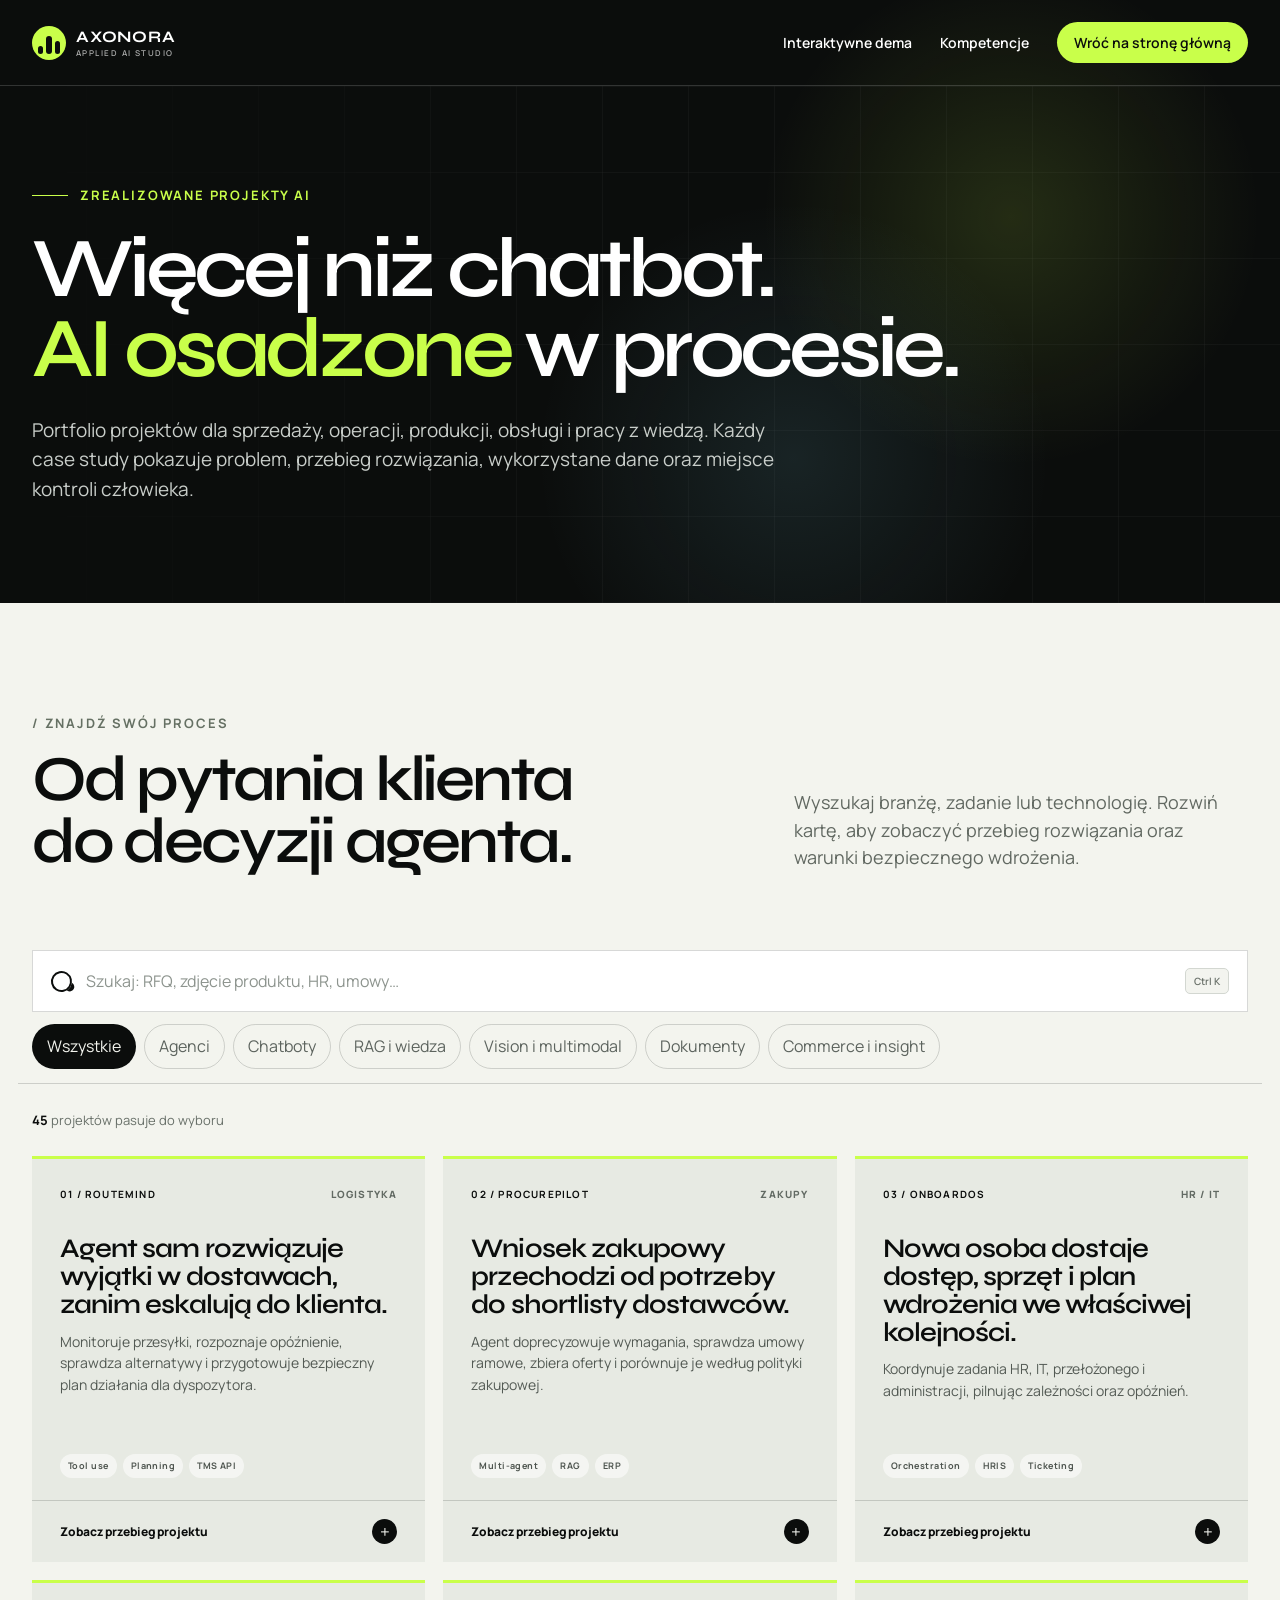
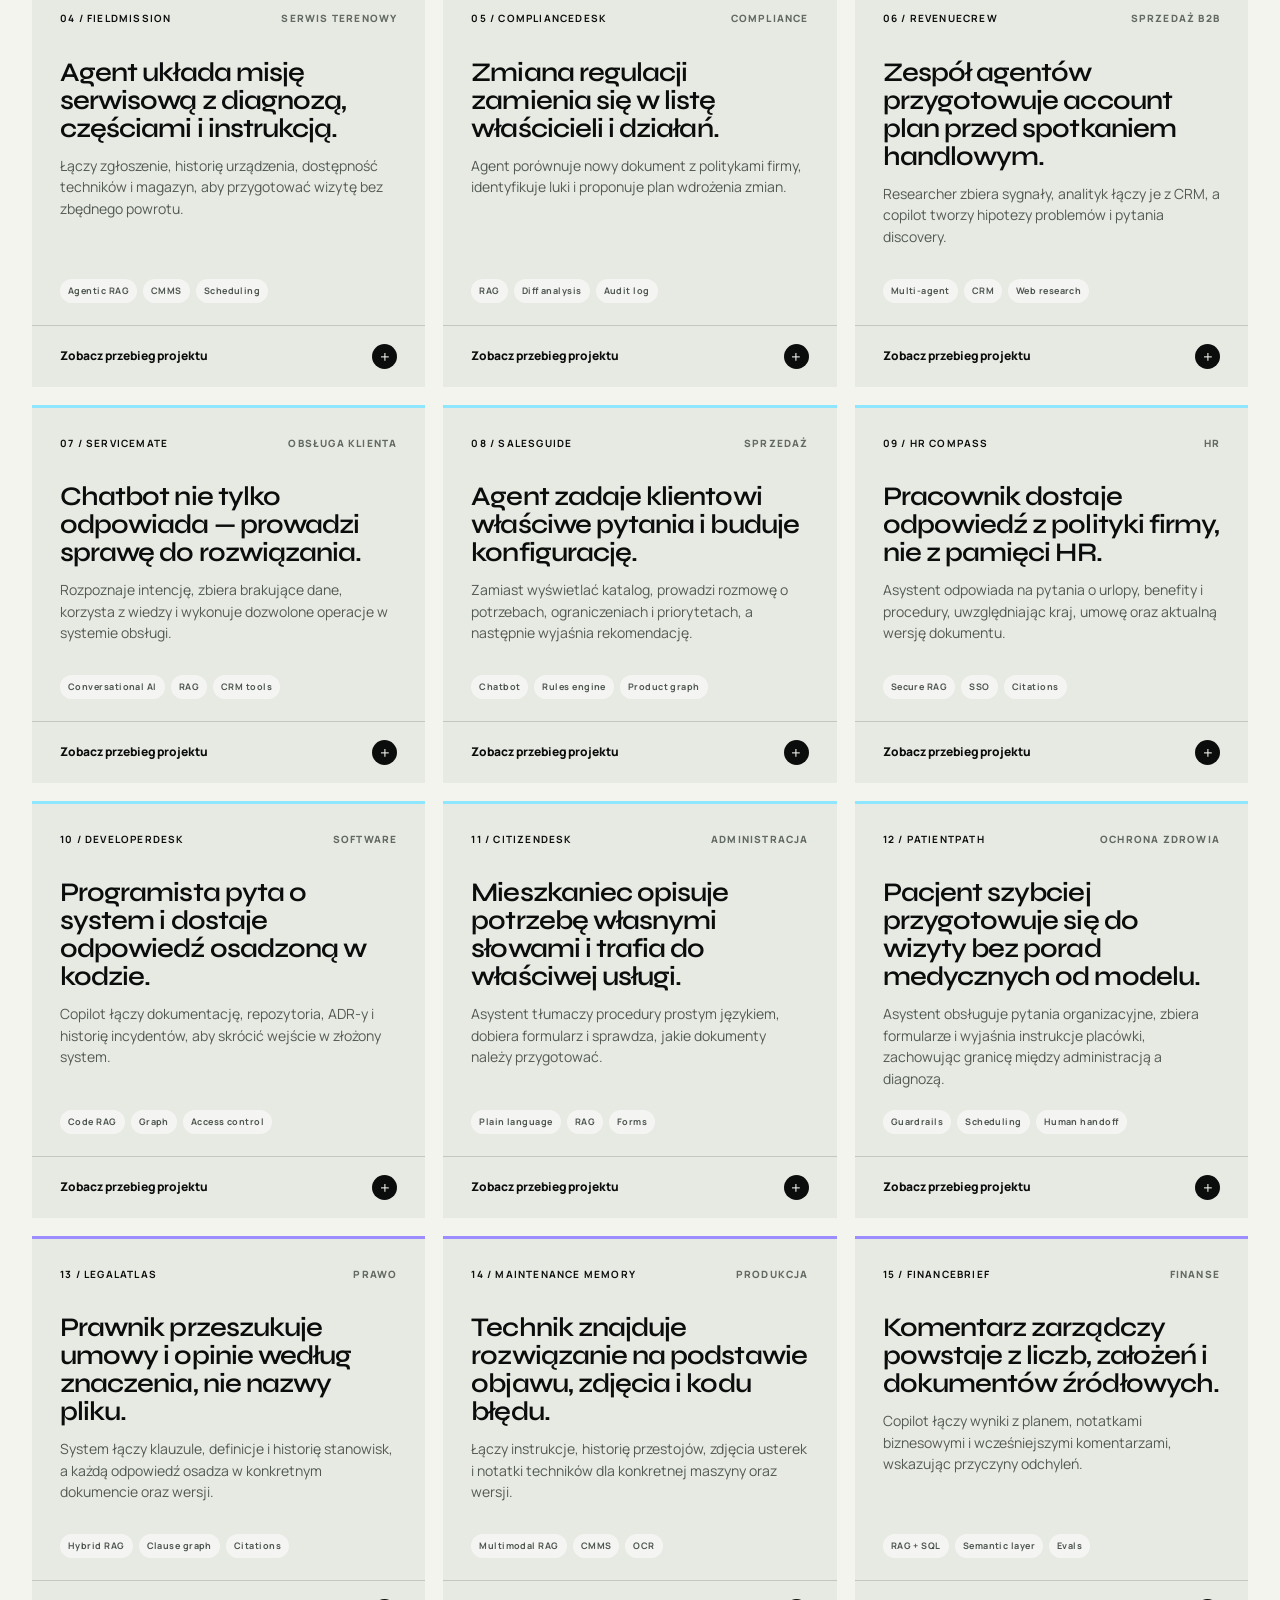
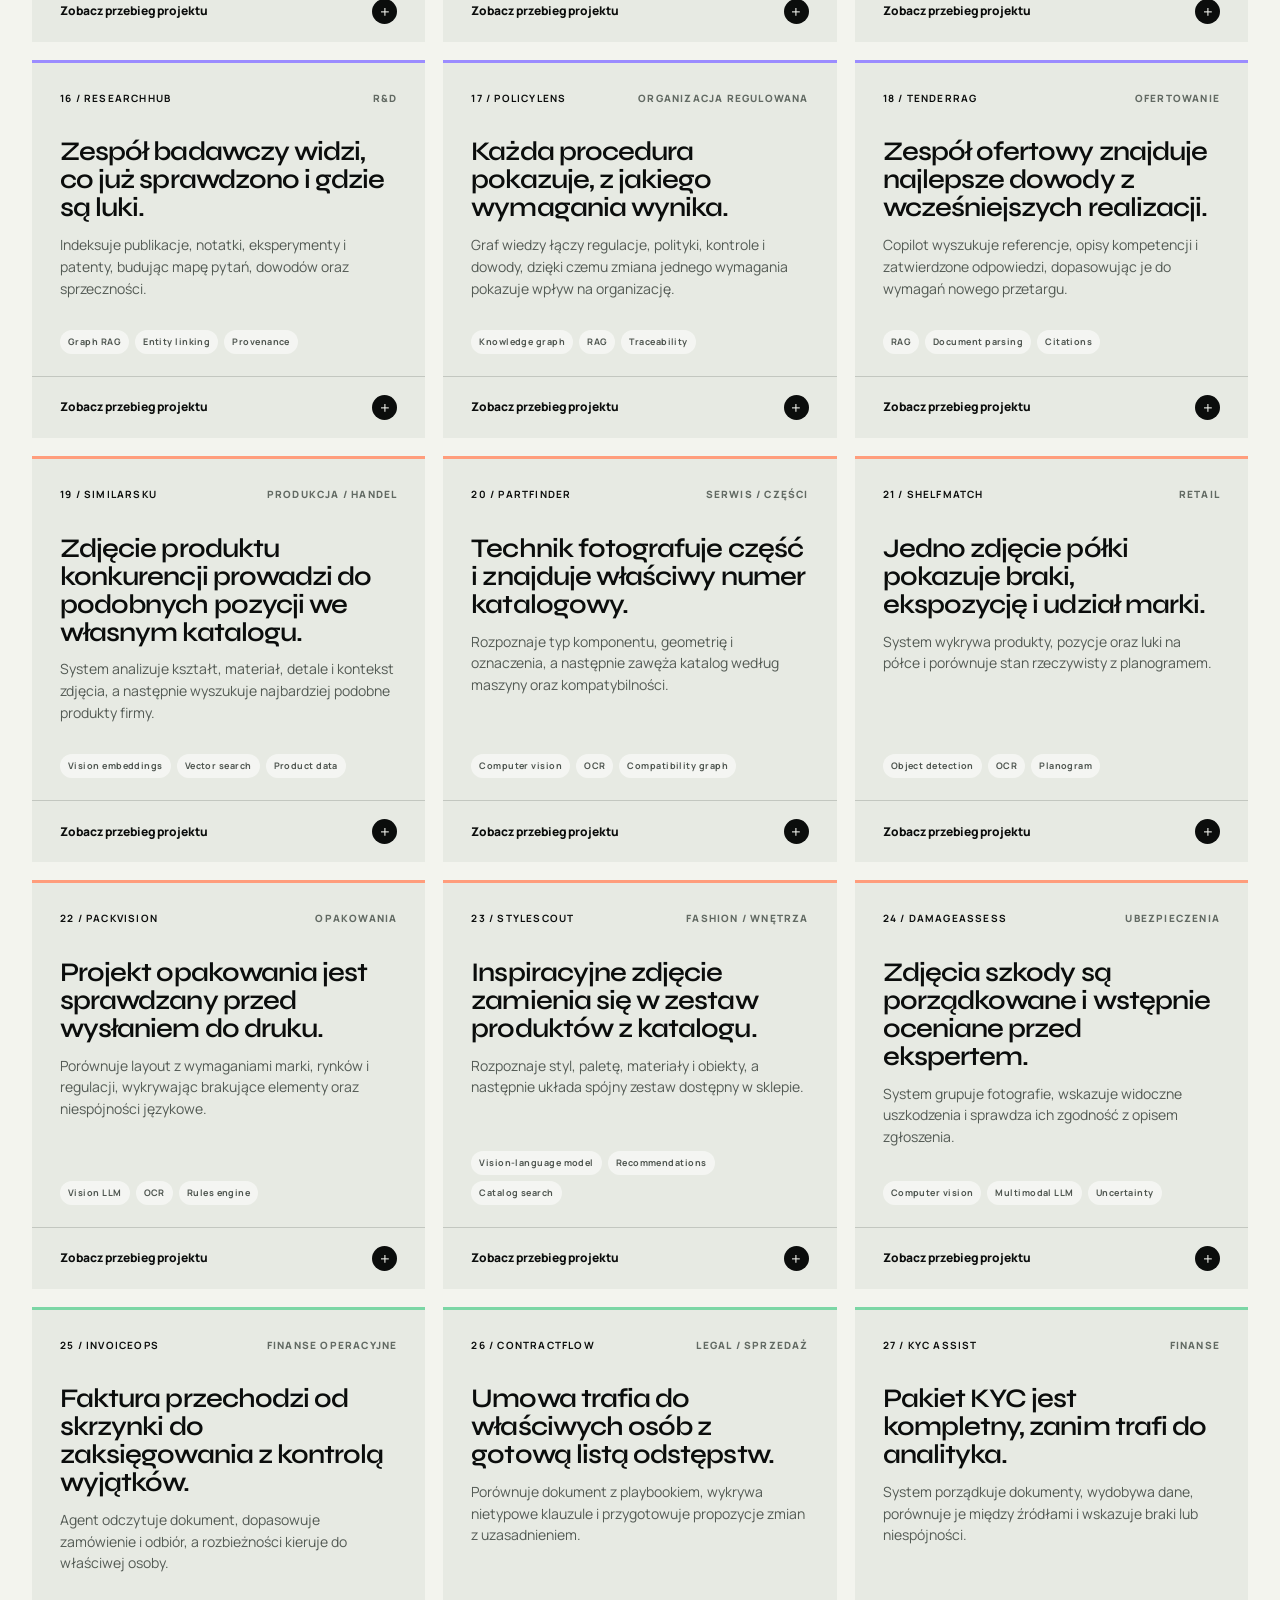
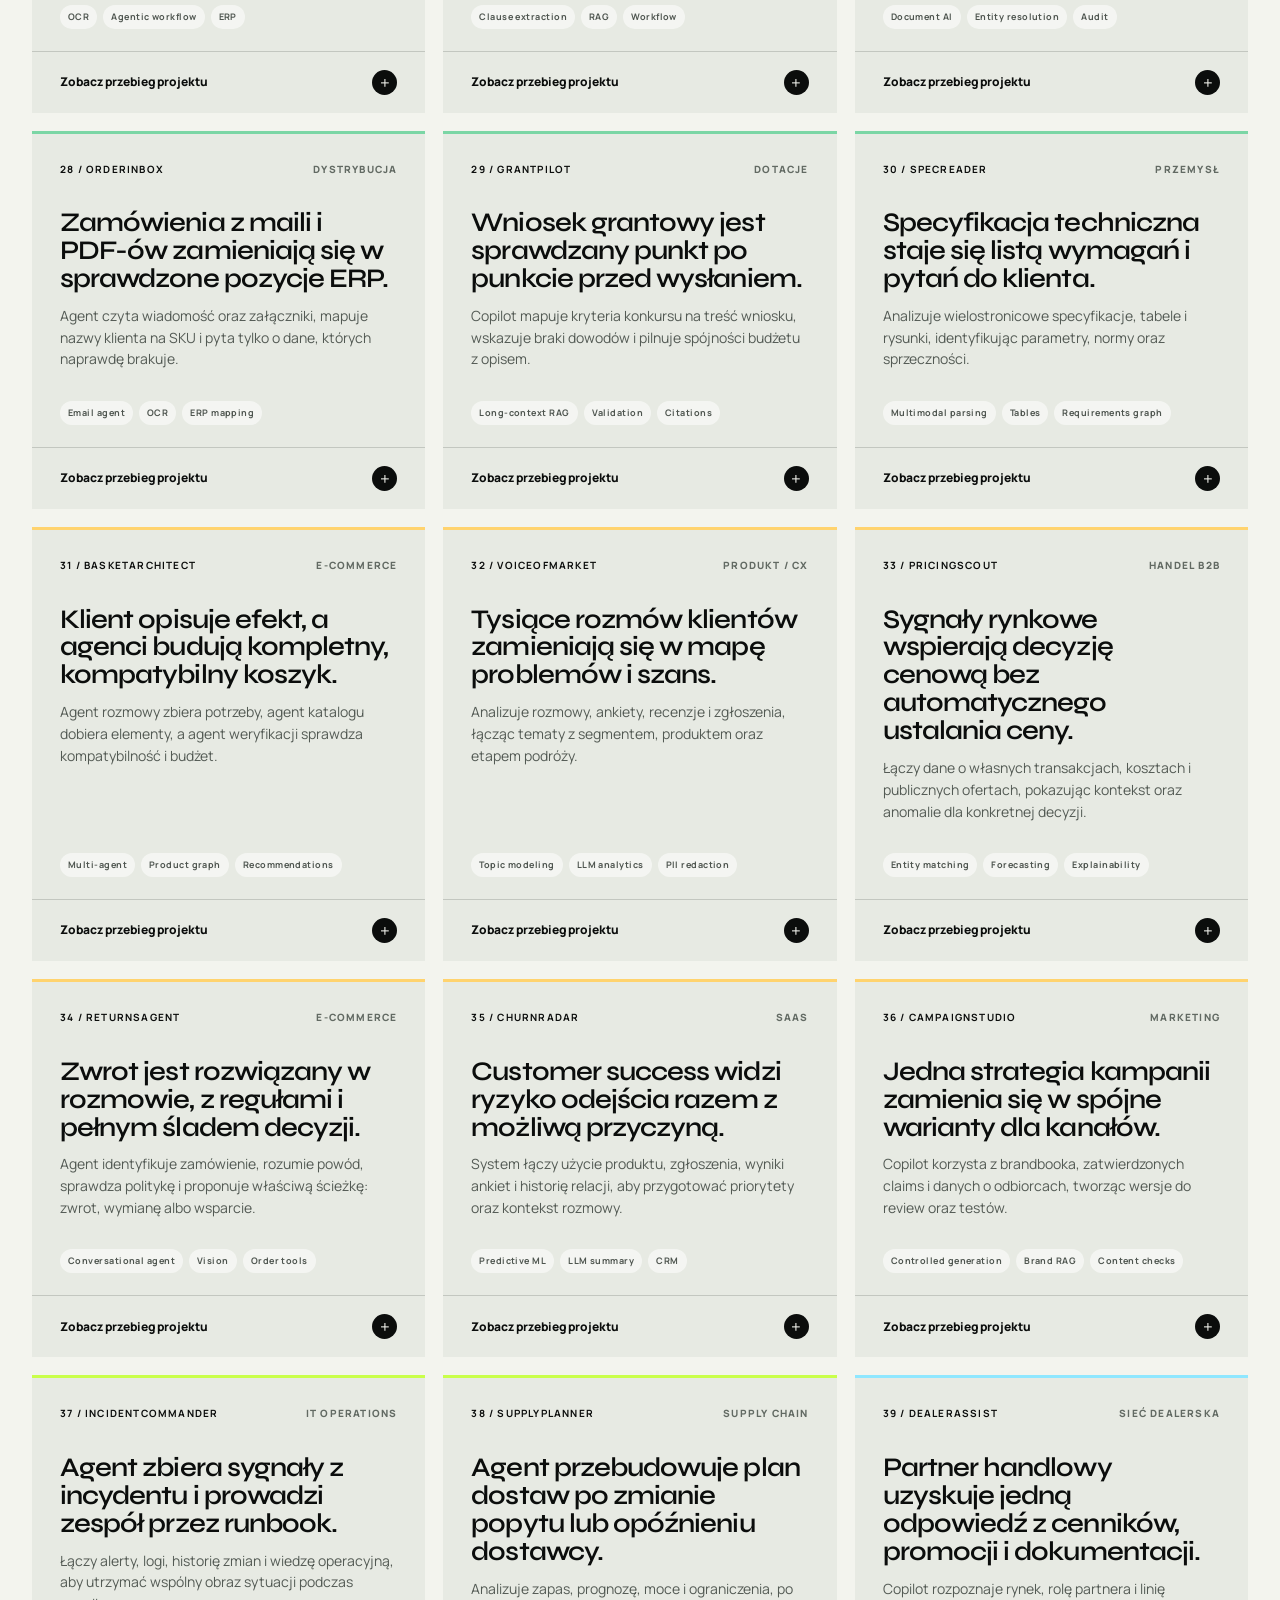
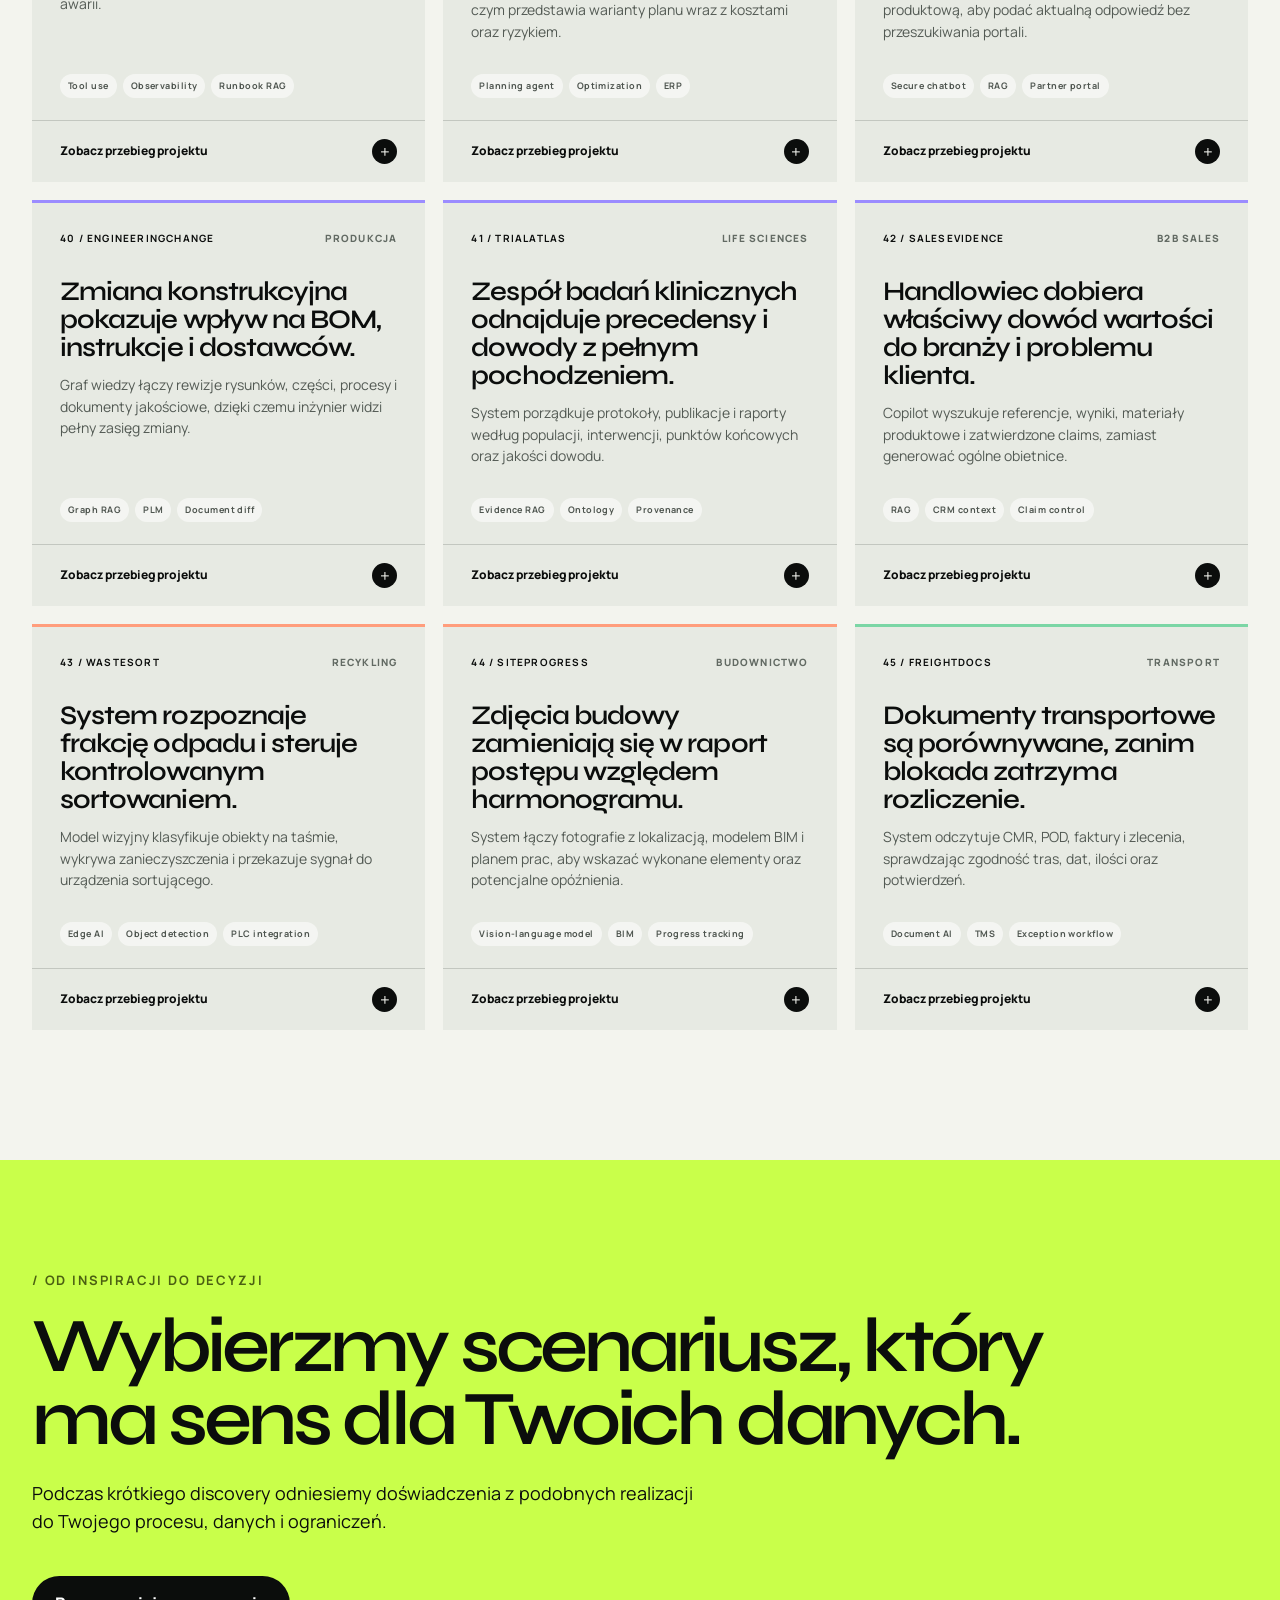
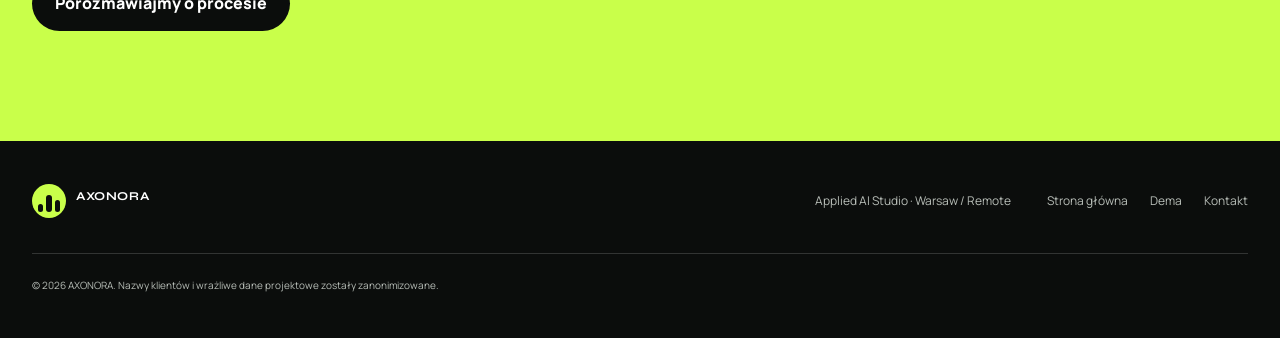
==== case-studies/index.html @ bbd4395b "initial :)" ====
<!doctype html>
<html lang="pl">
  <head>
    <meta charset="UTF-8" />
    <meta name="viewport" content="width=device-width, initial-scale=1.0" />
    <meta name="description" content="Portfolio zrealizowanych projektów agentic AI, chatbotów, RAG, Document AI i multimodalnych systemów dla biznesu." />
    <meta name="theme-color" content="#0b0d0c" />
    <title>Zrealizowane projekty AI — AXONORA</title>
    <link rel="preconnect" href="https://fonts.googleapis.com" />
    <link rel="preconnect" href="https://fonts.gstatic.com" crossorigin />
    <link href="https://fonts.googleapis.com/css2?family=Manrope:wght@400;500;600;700&family=Syne:wght@500;600;700&display=swap" rel="stylesheet" />
    <link rel="icon" type="image/svg+xml" href="data:image/svg+xml,%3Csvg xmlns='http://www.w3.org/2000/svg' viewBox='0 0 64 64'%3E%3Crect width='64' height='64' rx='12' fill='%230b0d0c'/%3E%3Cpath d='M16 45 30 15h6l13 30h-9l-3-8H27l-3 8zm14-16h5l-2-7z' fill='%23c9ff4a'/%3E%3C/svg%3E" />
    <link rel="stylesheet" href="catalog.css" />
    <script src="catalog.js" defer></script>
  </head>
  <body>
    <a class="skip-link" href="#catalog">Przejdź do katalogu</a>

    <header class="catalog-header">
      <a class="brand" href="../index.html" aria-label="AXONORA — strona główna">
        <span class="brand-mark" aria-hidden="true"><i></i><i></i><i></i></span>
        <span>AXONORA</span>
        <small>APPLIED AI STUDIO</small>
      </a>
      <nav aria-label="Nawigacja podstrony">
        <a href="../index.html#projekty">Interaktywne dema</a>
        <a href="../index.html#kompetencje">Kompetencje</a>
        <a class="back-link" href="../index.html">Wróć na stronę główną</a>
      </nav>
    </header>

    <main>
      <section class="catalog-hero" aria-labelledby="catalog-title">
        <div class="hero-copy">
          <p class="eyebrow"><span></span> Zrealizowane projekty AI</p>
          <h1 id="catalog-title">Więcej niż chatbot.<br /><em>AI osadzone</em> w procesie.</h1>
          <p>Portfolio projektów dla sprzedaży, operacji, produkcji, obsługi i pracy z wiedzą. Każdy case study pokazuje problem, przebieg rozwiązania, wykorzystane dane oraz miejsce kontroli człowieka.</p>
        </div>
      </section>

      <section class="catalog-section" id="catalog" aria-labelledby="catalog-heading">
        <div class="catalog-intro">
          <div>
            <p class="section-kicker">/ Znajdź swój proces</p>
            <h2 id="catalog-heading">Od pytania klienta<br />do decyzji agenta.</h2>
          </div>
          <p>Wyszukaj branżę, zadanie lub technologię. Rozwiń kartę, aby zobaczyć przebieg rozwiązania oraz warunki bezpiecznego wdrożenia.</p>
        </div>

        <div class="catalog-tools" aria-label="Narzędzia filtrowania">
          <label class="search-box">
            <span class="sr-only">Szukaj w katalogu</span>
            <input type="search" placeholder="Szukaj: RFQ, zdjęcie produktu, HR, umowy…" data-search />
            <kbd>Ctrl K</kbd>
          </label>
          <div class="catalog-filters" role="group" aria-label="Filtry kategorii" data-filters>
            <button class="is-active" type="button" data-filter="all" aria-pressed="true">Wszystkie</button>
            <button type="button" data-filter="agents" aria-pressed="false">Agenci</button>
            <button type="button" data-filter="chatbots" aria-pressed="false">Chatboty</button>
            <button type="button" data-filter="rag" aria-pressed="false">RAG i wiedza</button>
            <button type="button" data-filter="vision" aria-pressed="false">Vision i multimodal</button>
            <button type="button" data-filter="documents" aria-pressed="false">Dokumenty</button>
            <button type="button" data-filter="commerce" aria-pressed="false">Commerce i insight</button>
          </div>
        </div>

        <div class="catalog-status" aria-live="polite"><strong data-result-count>…</strong> projektów pasuje do wyboru</div>
        <div class="case-grid" data-case-grid></div>

        <div class="empty-state" data-empty hidden>
          <span>0 wyników</span>
          <h3>Nie znaleźliśmy takiego scenariusza.</h3>
          <p>Spróbuj nazwy procesu, działu albo technologii.</p>
          <button type="button" data-clear>Wyczyść wyszukiwanie</button>
        </div>
      </section>

      <section class="catalog-cta">
        <p class="section-kicker">/ Od inspiracji do decyzji</p>
        <h2>Wybierzmy scenariusz, który ma sens dla Twoich danych.</h2>
        <p>Podczas krótkiego discovery odniesiemy doświadczenia z podobnych realizacji do Twojego procesu, danych i ograniczeń.</p>
        <a href="mailto:hello@axonora.ai?subject=Discovery%20AI" class="cta-button">Porozmawiajmy o procesie</a>
      </section>
    </main>

    <footer class="catalog-footer">
      <a class="brand" href="../index.html" aria-label="AXONORA — strona główna">
        <span class="brand-mark" aria-hidden="true"><i></i><i></i><i></i></span>
        <span>AXONORA</span>
      </a>
      <p>Applied AI Studio · Warsaw / Remote</p>
      <div><a href="../index.html">Strona główna</a><a href="../index.html#projekty">Dema</a><a href="mailto:hello@axonora.ai">Kontakt</a></div>
      <small>© <span data-year></span> AXONORA. Nazwy klientów i wrażliwe dane projektowe zostały zanonimizowane.</small>
    </footer>
  </body>
</html>
---- case-studies/catalog.css ----
:root {
  --ink:#0b0d0c;
  --ink-2:#141715;
  --paper:#f3f4ee;
  --card:#e7eae3;
  --white:#fff;
  --muted:#a9aea9;
  --acid:#c9ff4a;
  --cyan:#8fe7ff;
  --violet:#9b8cff;
  --line:rgba(11,13,12,.16);
  --line-light:rgba(255,255,255,.16);
  --display:"Syne",sans-serif;
  --body:"Manrope",sans-serif;
  --page:min(1440px,calc(100vw - 64px));
}

*{box-sizing:border-box}
html{scroll-behavior:smooth;overflow-x:clip}
body{margin:0;color:var(--ink);background:var(--paper);font:16px/1.55 var(--body);overflow-x:hidden}
a{color:inherit;text-decoration:none}
button,input{font:inherit}
p,h1,h2,h3{margin-top:0}
.sr-only{position:absolute;width:1px;height:1px;padding:0;margin:-1px;overflow:hidden;clip:rect(0,0,0,0);white-space:nowrap;border:0}
.skip-link{position:fixed;top:10px;left:10px;z-index:999;padding:10px 16px;background:var(--acid);transform:translateY(-150%)}
.skip-link:focus{transform:none}

.catalog-header{position:absolute;inset:0 0 auto;z-index:10;height:86px;display:flex;align-items:center;justify-content:space-between;padding:0 max(32px,calc((100vw - 1440px)/2));color:var(--white);border-bottom:1px solid var(--line-light)}
.brand{display:grid;grid-template-columns:34px auto;grid-template-rows:20px 11px;column-gap:10px;align-items:center;font-family:var(--display);font-weight:700;letter-spacing:.05em}
.brand>span:nth-child(2){line-height:1}.brand small{grid-column:2;font:600 8px/1 var(--body);letter-spacing:.18em;opacity:.65}
.brand-mark{grid-row:1/3;width:34px;height:34px;display:grid;grid-template-columns:repeat(3,1fr);align-items:end;gap:3px;padding:6px;background:var(--acid);border-radius:50%}
.brand-mark i{display:block;background:var(--ink);border-radius:4px}.brand-mark i:nth-child(1){height:35%}.brand-mark i:nth-child(2){height:80%}.brand-mark i:nth-child(3){height:55%}
.catalog-header nav{display:flex;align-items:center;gap:28px;font-size:14px;font-weight:600}
.catalog-header nav a{transition:color .2s}.catalog-header nav a:hover{color:var(--acid)}
.back-link{padding:10px 17px;color:var(--ink)!important;background:var(--acid);border-radius:999px}

.catalog-hero{position:relative;min-height:590px;padding:185px max(32px,calc((100vw - 1440px)/2)) 80px;color:var(--white);background:radial-gradient(circle at 79% 36%,rgba(201,255,74,.13),transparent 23%),radial-gradient(circle at 62% 76%,rgba(143,231,255,.1),transparent 28%),var(--ink);overflow:hidden}
.catalog-hero::before{content:"";position:absolute;inset:86px 0 0;opacity:.13;background-image:linear-gradient(rgba(255,255,255,.25) 1px,transparent 1px),linear-gradient(90deg,rgba(255,255,255,.25) 1px,transparent 1px);background-size:86px 86px;mask-image:linear-gradient(90deg,transparent,#000 45%,#000)}
.hero-copy{position:relative;z-index:2;max-width:1050px}
.eyebrow,.section-kicker{font-size:13px;font-weight:700;letter-spacing:.14em;text-transform:uppercase}
.eyebrow{display:flex;align-items:center;gap:12px;color:var(--acid)}.eyebrow span{width:36px;height:1px;background:currentColor}
.catalog-hero h1{max-width:1050px;margin:24px 0 28px;font:600 clamp(54px,6.6vw,98px)/.94 var(--display);letter-spacing:-.055em}.catalog-hero h1 em{color:var(--acid);font-style:normal}
.catalog-hero .hero-copy>p:last-child{max-width:760px;color:#c9ceca;font-size:19px}

.catalog-section{padding:110px max(32px,calc((100vw - 1440px)/2)) 130px}
.catalog-intro{display:grid;grid-template-columns:1.2fr .8fr;gap:80px;align-items:end;margin-bottom:64px}.section-kicker{color:#657063}.catalog-intro h2{margin:16px 0 0;font:600 clamp(44px,5vw,76px)/.96 var(--display);letter-spacing:-.05em}.catalog-intro>p{max-width:580px;margin:0;color:#616861;font-size:18px}
.catalog-tools{position:sticky;top:0;z-index:5;margin:0 -14px 24px;padding:14px;background:rgba(243,244,238,.94);border-bottom:1px solid var(--line);backdrop-filter:blur(16px)}
.search-box{display:flex;align-items:center;gap:12px;height:62px;padding:0 18px;background:var(--white);border:1px solid var(--line)}
.search-box::before{content:"";width:17px;height:17px;border:2px solid var(--ink);border-radius:50%;box-shadow:7px 7px 0 -6px var(--ink);transform:rotate(-12deg)}
.search-box input{flex:1;min-width:0;height:100%;border:0;outline:0;background:transparent;font-size:16px}.search-box input::placeholder{color:#8d948e}.search-box:focus-within{outline:2px solid var(--acid);outline-offset:-2px}
.search-box kbd{padding:5px 8px;color:#697069;border:1px solid #d3d7d1;background:#f3f4ef;border-radius:5px;font:600 10px var(--body)}
.catalog-filters{display:flex;gap:8px;margin-top:12px;overflow-x:auto;scrollbar-width:thin}.catalog-filters button{flex:0 0 auto;padding:9px 14px;color:#5d645e;border:1px solid var(--line);background:transparent;border-radius:999px;cursor:pointer}.catalog-filters button:hover,.catalog-filters button.is-active{color:var(--paper);background:var(--ink)}.catalog-filters span{margin-left:5px;color:#71833f}.catalog-filters .is-active span{color:var(--acid)}
.catalog-status{margin:26px 0;color:#687069;font-size:13px}.catalog-status strong{color:var(--ink)}

.case-grid{display:grid;grid-template-columns:repeat(3,minmax(0,1fr));gap:18px;align-items:stretch}
.case-card{position:relative;display:flex;flex-direction:column;min-width:0;height:100%;background:var(--card);border-top:3px solid var(--accent,var(--acid));transition:transform .2s,box-shadow .2s}.case-card:hover{transform:translateY(-3px);box-shadow:0 18px 40px rgba(11,13,12,.1)}
.case-card[data-category="chatbots"]{--accent:var(--cyan)}.case-card[data-category="rag"]{--accent:var(--violet)}.case-card[data-category="vision"]{--accent:#ff9d7c}.case-card[data-category="documents"]{--accent:#7bd6a5}.case-card[data-category="commerce"]{--accent:#ffd36e}
.case-card[hidden]{display:none}
.case-head{display:flex;flex:1;flex-direction:column;padding:28px 28px 22px}.case-number{display:flex;justify-content:space-between;gap:16px;margin-bottom:32px;color:#626a63;font-size:10px;font-weight:800;letter-spacing:.12em;text-transform:uppercase}.case-number b{color:var(--ink)}
.case-card h3{margin-bottom:12px;font:600 clamp(24px,2.1vw,32px)/1.04 var(--display);letter-spacing:-.035em}.case-card .case-summary{min-height:76px;margin:0;color:#535a54;font-size:14px}
.case-tags{display:flex;flex-wrap:wrap;gap:6px;margin-top:auto;padding-top:20px}.case-tags span{padding:5px 8px;color:#4e554f;background:rgba(255,255,255,.55);border-radius:999px;font-size:9px;font-weight:700;letter-spacing:.05em}
.case-card details{margin-top:auto;border-top:1px solid var(--line)}.case-card summary{display:flex;align-items:center;justify-content:space-between;gap:20px;padding:18px 28px;cursor:pointer;font-size:12px;font-weight:800;list-style:none}.case-card summary::-webkit-details-marker{display:none}.case-card summary::after{content:"+";display:grid;place-items:center;width:25px;height:25px;color:var(--paper);background:var(--ink);border-radius:50%;font-size:17px;font-weight:400}.case-card details[open] summary::after{content:"−"}.case-card details[open] summary{color:#40500f;background:var(--acid)}
.case-detail{padding:26px 28px 30px;background:#f7f8f3}.case-detail h4{margin:0 0 12px;font-size:10px;letter-spacing:.13em;text-transform:uppercase}.case-flow{margin:0 0 24px;padding:0;list-style:none;counter-reset:flow}.case-flow li{position:relative;padding:0 0 18px 35px;color:#4d544e;font-size:12px;counter-increment:flow}.case-flow li::before{content:counter(flow);position:absolute;left:0;top:-2px;display:grid;place-items:center;width:22px;height:22px;color:var(--ink);background:var(--accent);border-radius:50%;font-size:9px;font-weight:800}.case-flow li:not(:last-child)::after{content:"";position:absolute;left:10px;top:22px;width:1px;height:calc(100% - 19px);background:#c9cec8}
.case-facts{display:grid;gap:12px;margin:0}.case-facts div{padding-top:12px;border-top:1px solid #d9ddd7}.case-facts dt{margin-bottom:4px;color:#747b75;font-size:9px;font-weight:800;letter-spacing:.11em;text-transform:uppercase}.case-facts dd{margin:0;color:#343a35;font-size:11px;line-height:1.55}.case-outcome{margin-top:18px;padding:14px 15px;background:var(--ink);color:#d6dcd6;font-size:11px}.case-outcome strong{display:block;margin-bottom:4px;color:var(--accent);font-size:9px;letter-spacing:.1em;text-transform:uppercase}
.empty-state{padding:90px 30px;text-align:center;border:1px dashed var(--line)}.empty-state span{color:#737a74;font-size:12px;letter-spacing:.12em}.empty-state h3{margin:14px 0 8px;font:600 34px var(--display)}.empty-state p{color:#666d67}.empty-state button{padding:11px 17px;color:var(--paper);border:0;background:var(--ink);border-radius:999px;cursor:pointer}

.catalog-cta{padding:110px max(32px,calc((100vw - 1440px)/2));background:var(--acid)}.catalog-cta .section-kicker{color:#4b6012}.catalog-cta h2{max-width:1050px;margin:20px 0 24px;font:600 clamp(48px,6vw,86px)/.95 var(--display);letter-spacing:-.055em}.catalog-cta>p:not(.section-kicker){max-width:680px;font-size:18px}.cta-button{display:inline-flex;margin-top:22px;padding:15px 23px;color:var(--white);background:var(--ink);border-radius:999px;font-weight:800}
.catalog-footer{display:grid;grid-template-columns:1fr auto auto;gap:36px;align-items:center;padding:45px max(32px,calc((100vw - 1440px)/2));color:#b7bdb7;background:var(--ink);font-size:12px}.catalog-footer .brand{color:var(--white)}.catalog-footer>p{margin:0}.catalog-footer>div{display:flex;gap:22px}.catalog-footer>div a:hover{color:var(--acid)}.catalog-footer small{grid-column:1/-1;padding-top:24px;border-top:1px solid var(--line-light)}

@media(max-width:1050px){.case-grid{grid-template-columns:repeat(2,minmax(0,1fr))}.catalog-hero{padding-bottom:70px}.catalog-intro{grid-template-columns:1fr;gap:28px}.catalog-footer{grid-template-columns:1fr auto}.catalog-footer>p{display:none}}
@media(max-width:760px){:root{--page:calc(100vw - 40px)}.catalog-header{height:72px;padding:0 20px}.catalog-header nav a:not(.back-link){display:none}.back-link{font-size:12px}.catalog-hero{min-height:610px;padding:130px 20px 60px}.catalog-hero::before{inset:72px 0 0}.catalog-hero h1{font-size:clamp(47px,13vw,68px)}.catalog-hero .hero-copy>p:last-child{font-size:16px}.catalog-section{padding:78px 20px 90px}.catalog-intro h2{font-size:43px}.catalog-intro>p{font-size:16px}.catalog-tools{margin:0 -6px 22px;padding:8px 6px}.search-box{height:56px}.search-box kbd{display:none}.case-grid{grid-template-columns:1fr}.case-card .case-summary{min-height:auto}.catalog-cta{padding:80px 20px}.catalog-cta h2{font-size:46px}.catalog-footer{grid-template-columns:1fr;padding:40px 20px}.catalog-footer>div{flex-wrap:wrap}.catalog-footer small{grid-column:1}.brand small{display:none}.brand{grid-template-rows:34px}}
@media(prefers-reduced-motion:reduce){html{scroll-behavior:auto}*,*::before,*::after{transition-duration:.01ms!important}}
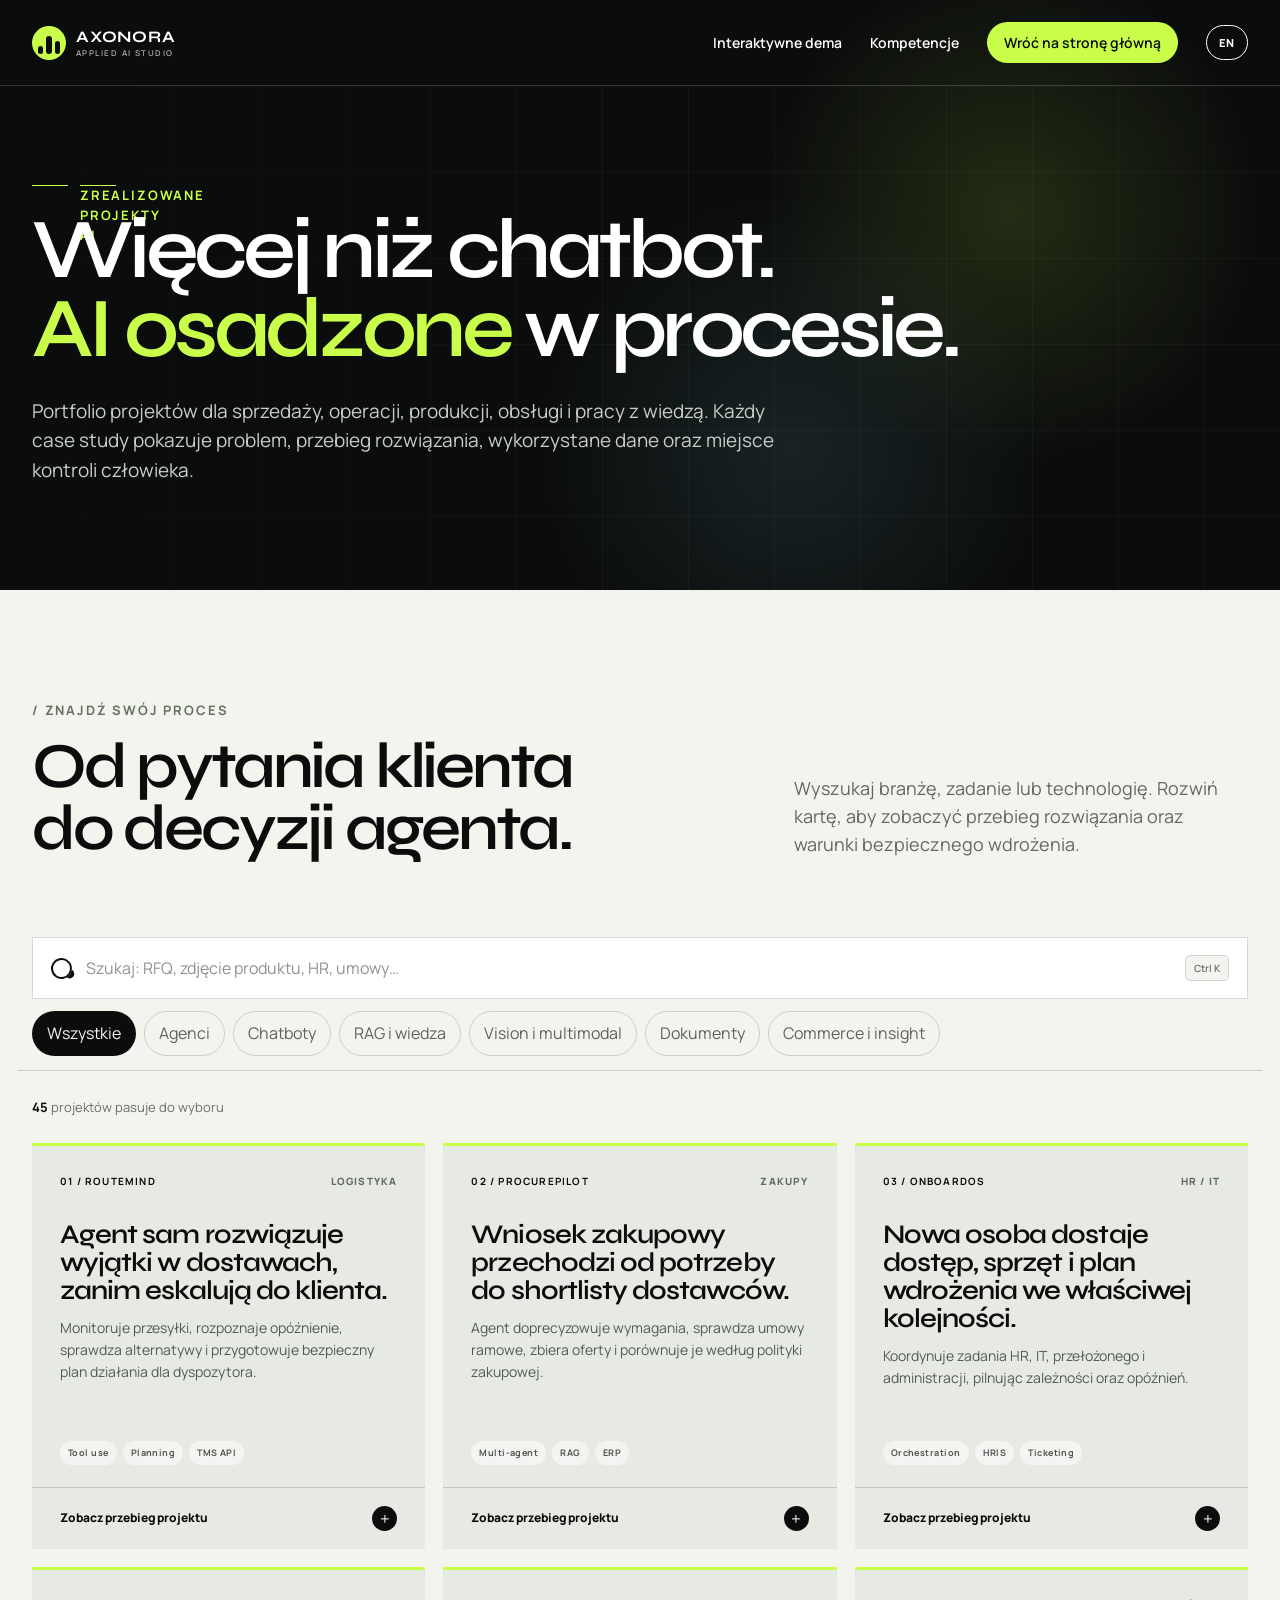
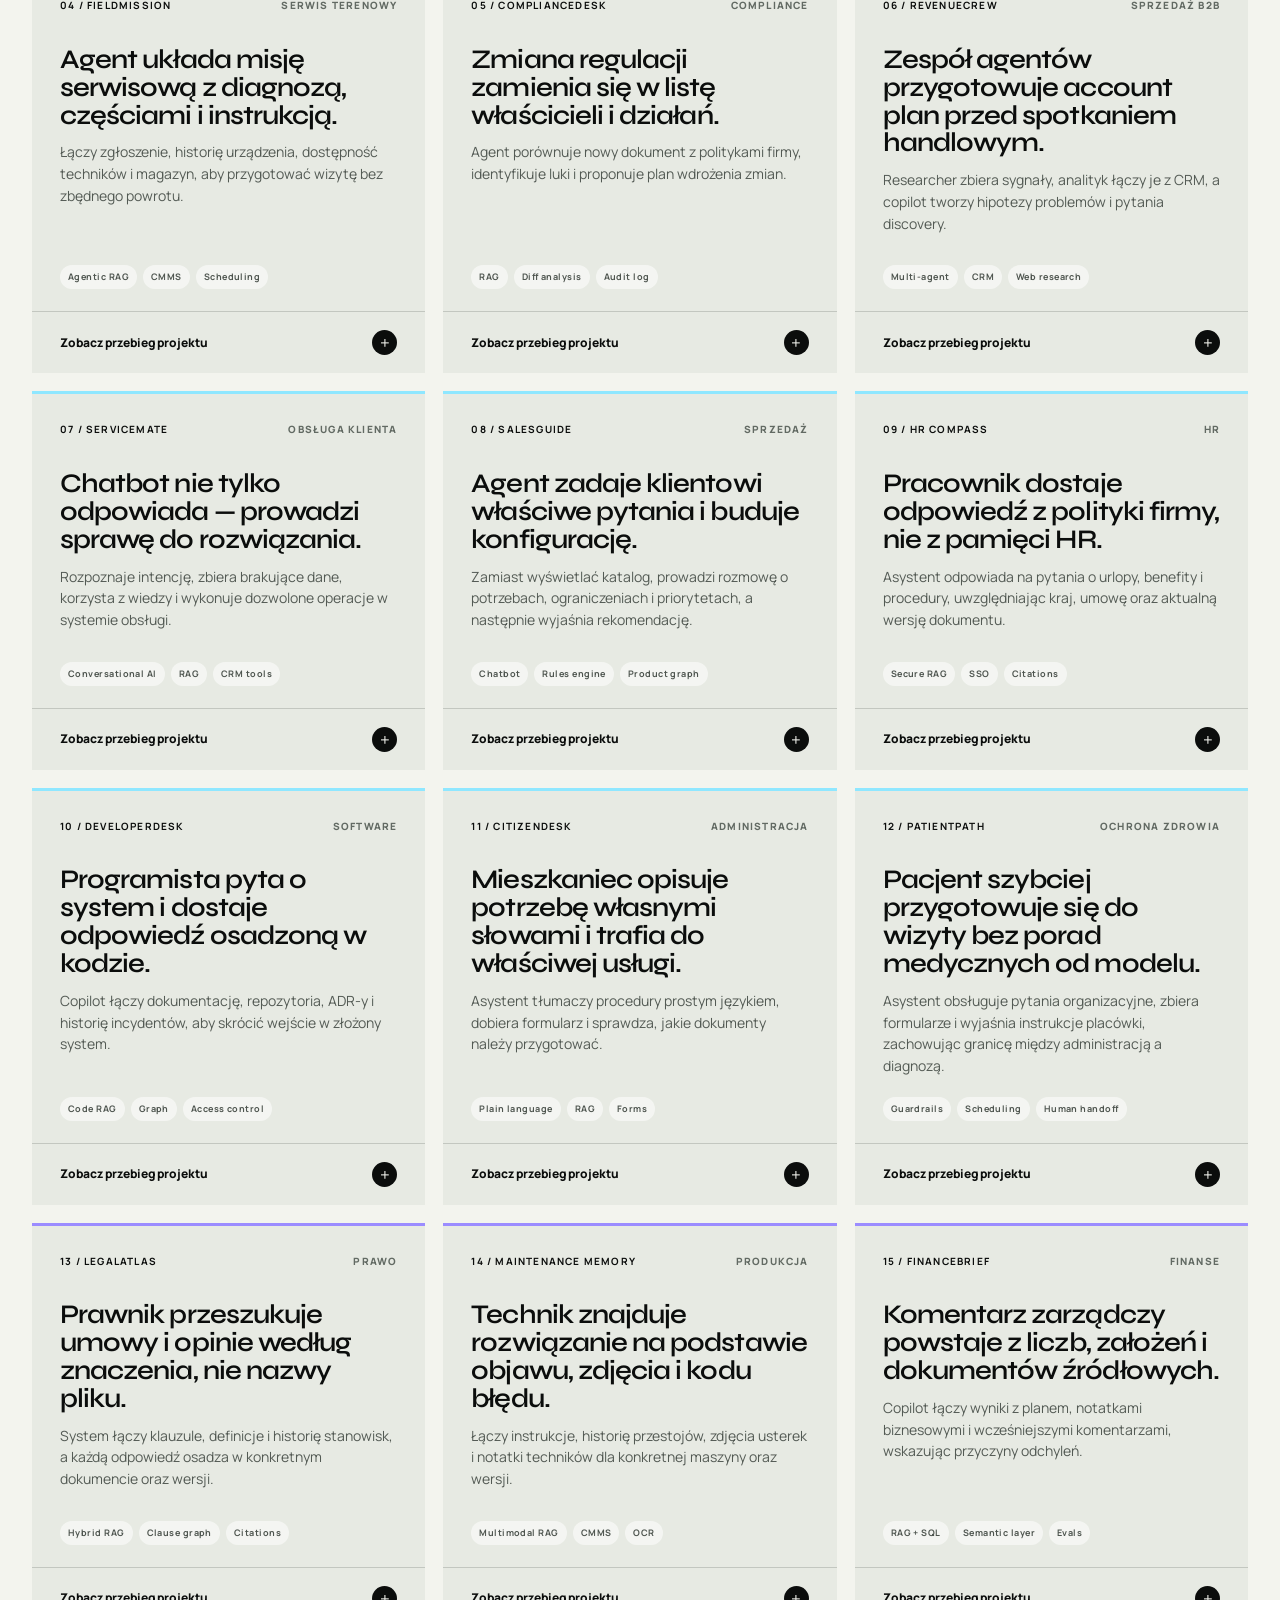
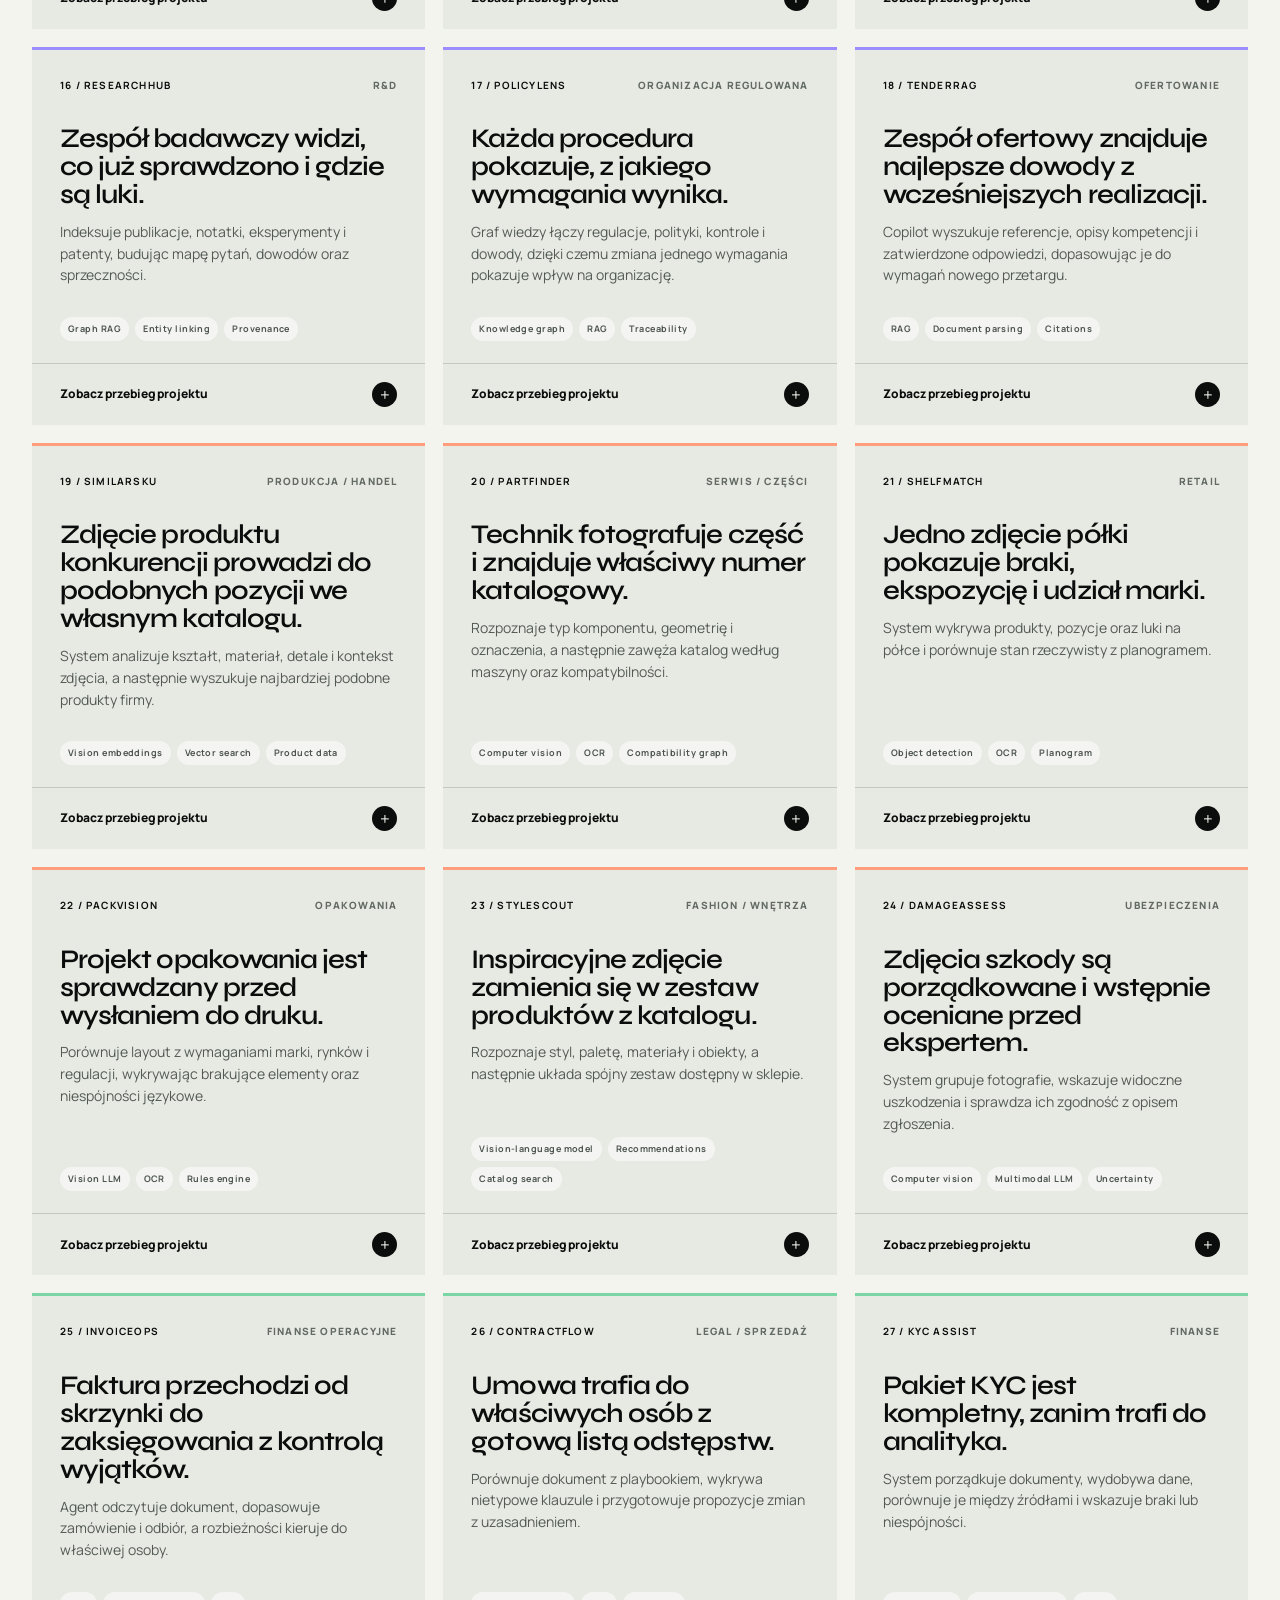
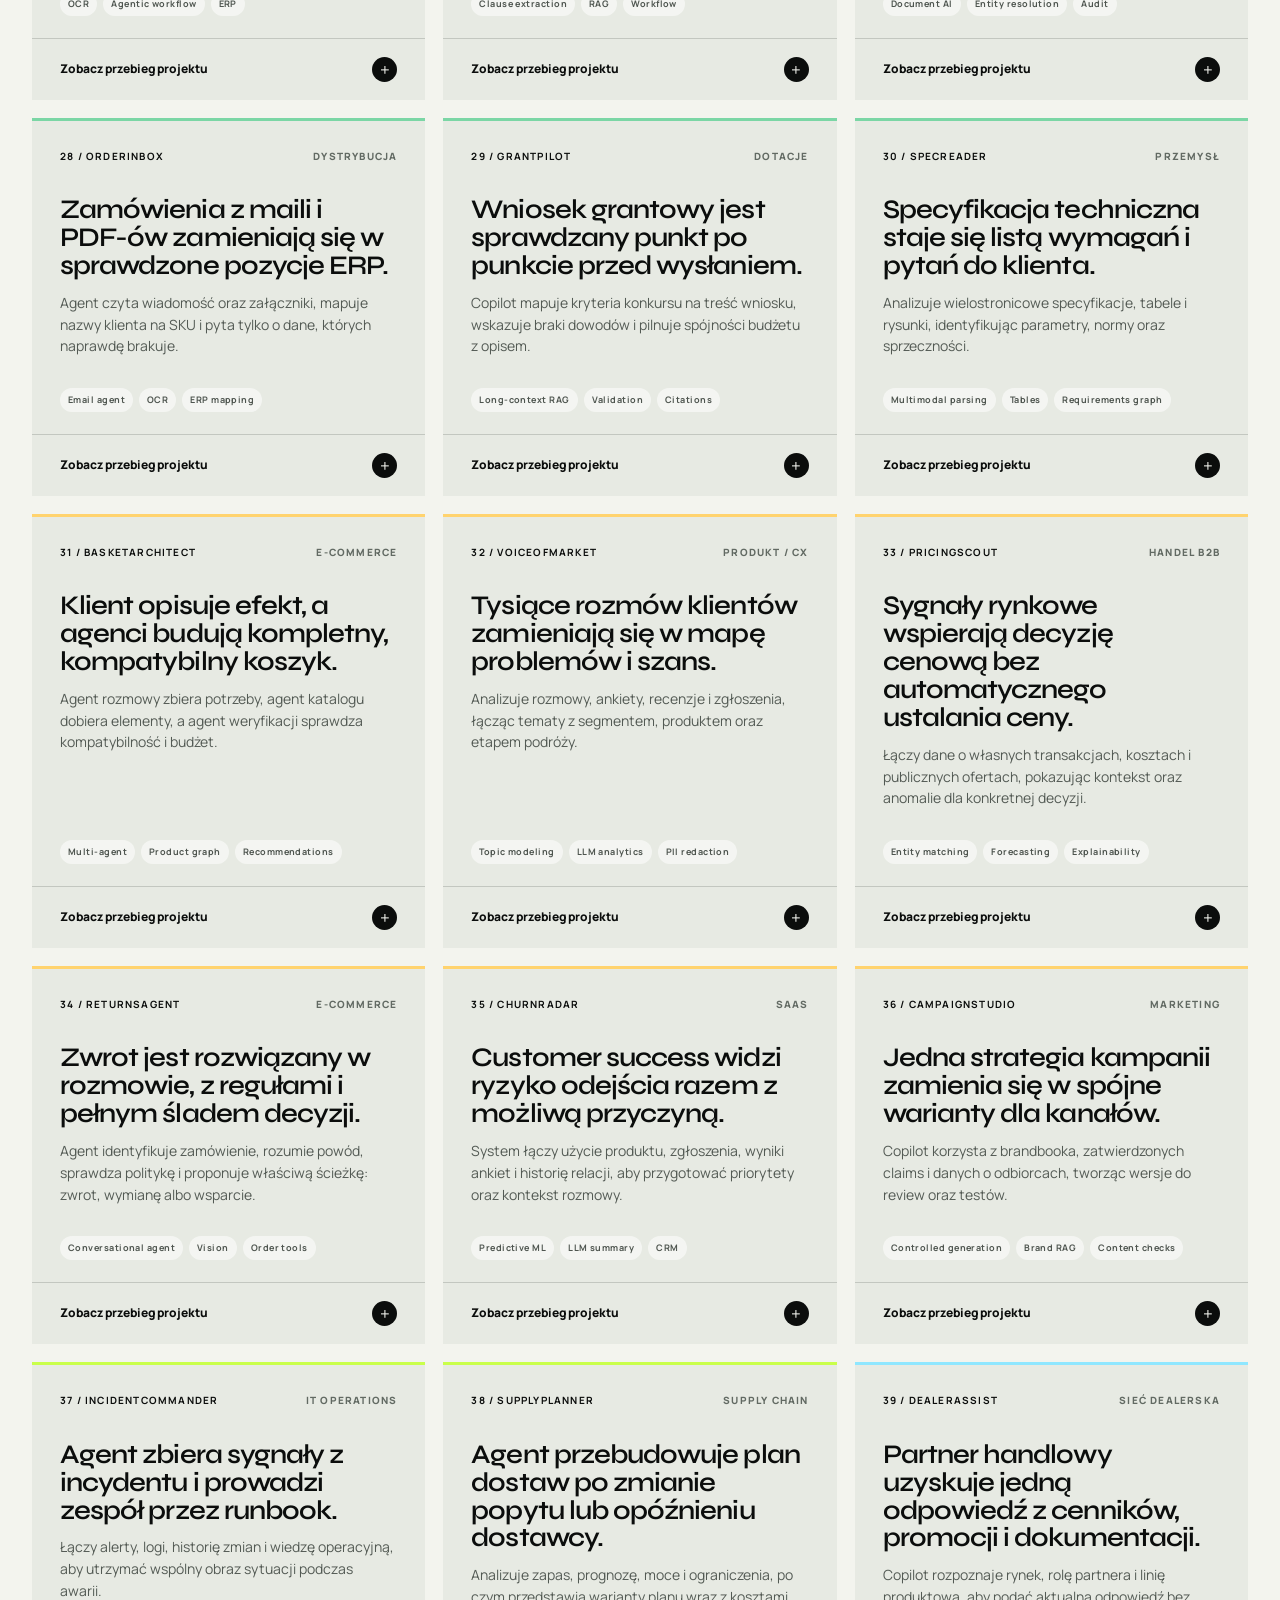
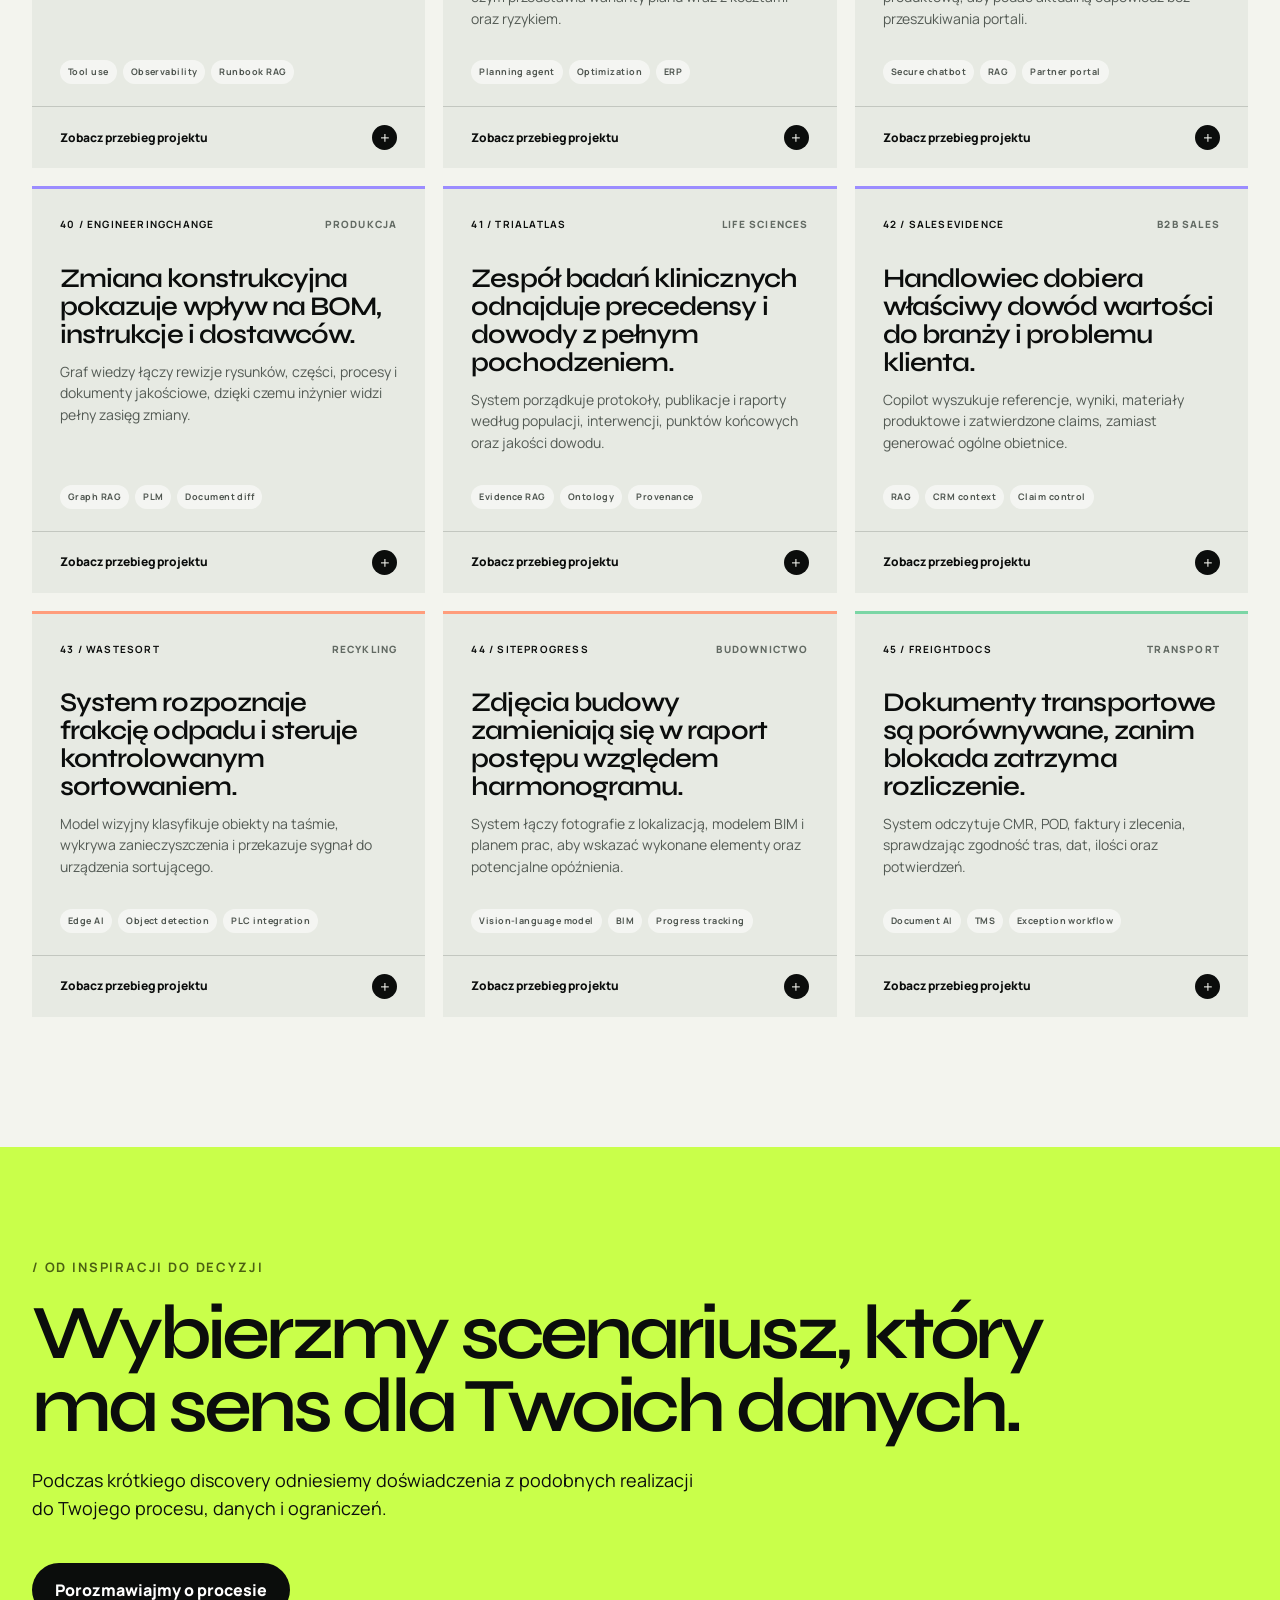
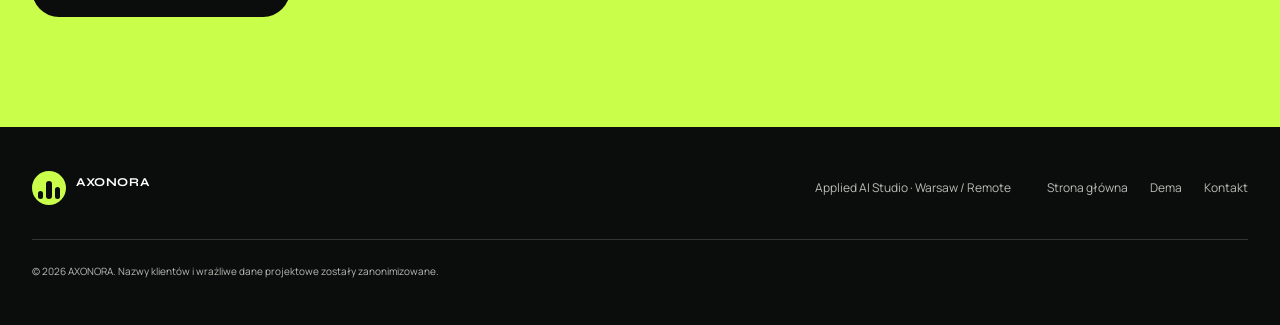
==== commit 90d0b271: "Add English translations across site and demos" ====
--- a/case-studies/index.html
+++ b/case-studies/index.html
@@ -1,96 +1,98 @@
 <!doctype html>
-<html lang="pl">
+<html lang="pl" data-page="catalog">
   <head>
     <meta charset="UTF-8" />
     <meta name="viewport" content="width=device-width, initial-scale=1.0" />
-    <meta name="description" content="Portfolio zrealizowanych projektów agentic AI, chatbotów, RAG, Document AI i multimodalnych systemów dla biznesu." />
+    <meta name="description" content="Portfolio zrealizowanych projektów agentic AI, chatbotów, RAG, Document AI i multimodalnych systemów dla biznesu." data-i18n-attr="content" data-i18n="Portfolio zrealizowanych projektów agentic AI, chatbotów, RAG, Document AI i multimodalnych systemów dla biznesu." />
     <meta name="theme-color" content="#0b0d0c" />
-    <title>Zrealizowane projekty AI — AXONORA</title>
+    <title data-i18n>Zrealizowane projekty AI — AXONORA</title>
     <link rel="preconnect" href="https://fonts.googleapis.com" />
     <link rel="preconnect" href="https://fonts.gstatic.com" crossorigin />
     <link href="https://fonts.googleapis.com/css2?family=Manrope:wght@400;500;600;700&family=Syne:wght@500;600;700&display=swap" rel="stylesheet" />
     <link rel="icon" type="image/svg+xml" href="data:image/svg+xml,%3Csvg xmlns='http://www.w3.org/2000/svg' viewBox='0 0 64 64'%3E%3Crect width='64' height='64' rx='12' fill='%230b0d0c'/%3E%3Cpath d='M16 45 30 15h6l13 30h-9l-3-8H27l-3 8zm14-16h5l-2-7z' fill='%23c9ff4a'/%3E%3C/svg%3E" />
     <link rel="stylesheet" href="catalog.css" />
+    <script src="../language.js" defer></script>
     <script src="catalog.js" defer></script>
   </head>
   <body>
-    <a class="skip-link" href="#catalog">Przejdź do katalogu</a>
+    <a class="skip-link" href="#catalog" data-i18n>Przejdź do katalogu</a>
 
     <header class="catalog-header">
-      <a class="brand" href="../index.html" aria-label="AXONORA — strona główna">
+      <a class="brand" href="../index.html" aria-label="AXONORA — strona główna" data-i18n-attr="aria-label" data-i18n="AXONORA — strona główna">
         <span class="brand-mark" aria-hidden="true"><i></i><i></i><i></i></span>
         <span>AXONORA</span>
         <small>APPLIED AI STUDIO</small>
       </a>
-      <nav aria-label="Nawigacja podstrony">
-        <a href="../index.html#projekty">Interaktywne dema</a>
-        <a href="../index.html#kompetencje">Kompetencje</a>
-        <a class="back-link" href="../index.html">Wróć na stronę główną</a>
+      <nav aria-label="Nawigacja podstrony" data-i18n-attr="aria-label" data-i18n="Nawigacja podstrony">
+        <a href="../index.html#projekty" data-i18n>Interaktywne dema</a>
+        <a href="../index.html#kompetencje" data-i18n>Kompetencje</a>
+        <a class="back-link" href="../index.html" data-i18n>Wróć na stronę główną</a>
+        <button class="language-switch" type="button" data-language-switch aria-label="Switch language to English">EN</button>
       </nav>
     </header>
 
     <main>
       <section class="catalog-hero" aria-labelledby="catalog-title">
         <div class="hero-copy">
-          <p class="eyebrow"><span></span> Zrealizowane projekty AI</p>
-          <h1 id="catalog-title">Więcej niż chatbot.<br /><em>AI osadzone</em> w procesie.</h1>
-          <p>Portfolio projektów dla sprzedaży, operacji, produkcji, obsługi i pracy z wiedzą. Każdy case study pokazuje problem, przebieg rozwiązania, wykorzystane dane oraz miejsce kontroli człowieka.</p>
+          <p class="eyebrow"><span></span> <span data-i18n>Zrealizowane projekty AI</span></p>
+          <h1 id="catalog-title" data-i18n data-i18n-html="true">Więcej niż chatbot.<br /><em>AI osadzone</em> w procesie.</h1>
+          <p data-i18n>Portfolio projektów dla sprzedaży, operacji, produkcji, obsługi i pracy z wiedzą. Każdy case study pokazuje problem, przebieg rozwiązania, wykorzystane dane oraz miejsce kontroli człowieka.</p>
         </div>
       </section>
 
       <section class="catalog-section" id="catalog" aria-labelledby="catalog-heading">
         <div class="catalog-intro">
           <div>
-            <p class="section-kicker">/ Znajdź swój proces</p>
-            <h2 id="catalog-heading">Od pytania klienta<br />do decyzji agenta.</h2>
+            <p class="section-kicker" data-i18n>/ Znajdź swój proces</p>
+            <h2 id="catalog-heading" data-i18n data-i18n-html="true">Od pytania klienta<br />do decyzji agenta.</h2>
           </div>
-          <p>Wyszukaj branżę, zadanie lub technologię. Rozwiń kartę, aby zobaczyć przebieg rozwiązania oraz warunki bezpiecznego wdrożenia.</p>
+          <p data-i18n>Wyszukaj branżę, zadanie lub technologię. Rozwiń kartę, aby zobaczyć przebieg rozwiązania oraz warunki bezpiecznego wdrożenia.</p>
         </div>
 
-        <div class="catalog-tools" aria-label="Narzędzia filtrowania">
+        <div class="catalog-tools" aria-label="Narzędzia filtrowania" data-i18n-attr="aria-label" data-i18n="Narzędzia filtrowania">
           <label class="search-box">
-            <span class="sr-only">Szukaj w katalogu</span>
-            <input type="search" placeholder="Szukaj: RFQ, zdjęcie produktu, HR, umowy…" data-search />
+            <span class="sr-only" data-i18n>Szukaj w katalogu</span>
+            <input type="search" placeholder="Szukaj: RFQ, zdjęcie produktu, HR, umowy…" data-search data-i18n-attr="placeholder" data-i18n="Szukaj: RFQ, zdjęcie produktu, HR, umowy…" />
             <kbd>Ctrl K</kbd>
           </label>
-          <div class="catalog-filters" role="group" aria-label="Filtry kategorii" data-filters>
-            <button class="is-active" type="button" data-filter="all" aria-pressed="true">Wszystkie</button>
-            <button type="button" data-filter="agents" aria-pressed="false">Agenci</button>
-            <button type="button" data-filter="chatbots" aria-pressed="false">Chatboty</button>
-            <button type="button" data-filter="rag" aria-pressed="false">RAG i wiedza</button>
-            <button type="button" data-filter="vision" aria-pressed="false">Vision i multimodal</button>
-            <button type="button" data-filter="documents" aria-pressed="false">Dokumenty</button>
-            <button type="button" data-filter="commerce" aria-pressed="false">Commerce i insight</button>
+          <div class="catalog-filters" role="group" aria-label="Filtry kategorii" data-filters data-i18n-attr="aria-label" data-i18n="Filtry kategorii">
+            <button class="is-active" type="button" data-filter="all" aria-pressed="true" data-i18n>Wszystkie</button>
+            <button type="button" data-filter="agents" aria-pressed="false" data-i18n>Agenci</button>
+            <button type="button" data-filter="chatbots" aria-pressed="false" data-i18n>Chatboty</button>
+            <button type="button" data-filter="rag" aria-pressed="false" data-i18n>RAG i wiedza</button>
+            <button type="button" data-filter="vision" aria-pressed="false" data-i18n>Vision i multimodal</button>
+            <button type="button" data-filter="documents" aria-pressed="false" data-i18n>Dokumenty</button>
+            <button type="button" data-filter="commerce" aria-pressed="false" data-i18n>Commerce i insight</button>
           </div>
         </div>
 
-        <div class="catalog-status" aria-live="polite"><strong data-result-count>…</strong> projektów pasuje do wyboru</div>
+        <div class="catalog-status" aria-live="polite"><strong data-result-count>…</strong> <span data-i18n>projektów pasuje do wyboru</span></div>
         <div class="case-grid" data-case-grid></div>
 
         <div class="empty-state" data-empty hidden>
-          <span>0 wyników</span>
-          <h3>Nie znaleźliśmy takiego scenariusza.</h3>
-          <p>Spróbuj nazwy procesu, działu albo technologii.</p>
-          <button type="button" data-clear>Wyczyść wyszukiwanie</button>
+          <span data-i18n>0 wyników</span>
+          <h3 data-i18n>Nie znaleźliśmy takiego scenariusza.</h3>
+          <p data-i18n>Spróbuj nazwy procesu, działu albo technologii.</p>
+          <button type="button" data-clear data-i18n>Wyczyść wyszukiwanie</button>
         </div>
       </section>
 
       <section class="catalog-cta">
-        <p class="section-kicker">/ Od inspiracji do decyzji</p>
-        <h2>Wybierzmy scenariusz, który ma sens dla Twoich danych.</h2>
-        <p>Podczas krótkiego discovery odniesiemy doświadczenia z podobnych realizacji do Twojego procesu, danych i ograniczeń.</p>
-        <a href="mailto:hello@axonora.ai?subject=Discovery%20AI" class="cta-button">Porozmawiajmy o procesie</a>
+        <p class="section-kicker" data-i18n>/ Od inspiracji do decyzji</p>
+        <h2 data-i18n>Wybierzmy scenariusz, który ma sens dla Twoich danych.</h2>
+        <p data-i18n>Podczas krótkiego discovery odniesiemy doświadczenia z podobnych realizacji do Twojego procesu, danych i ograniczeń.</p>
+        <a href="mailto:hello@axonora.ai?subject=Discovery%20AI" class="cta-button" data-i18n>Porozmawiajmy o procesie</a>
       </section>
     </main>
 
     <footer class="catalog-footer">
-      <a class="brand" href="../index.html" aria-label="AXONORA — strona główna">
+      <a class="brand" href="../index.html" aria-label="AXONORA — strona główna" data-i18n-attr="aria-label" data-i18n="AXONORA — strona główna">
         <span class="brand-mark" aria-hidden="true"><i></i><i></i><i></i></span>
         <span>AXONORA</span>
       </a>
-      <p>Applied AI Studio · Warsaw / Remote</p>
-      <div><a href="../index.html">Strona główna</a><a href="../index.html#projekty">Dema</a><a href="mailto:hello@axonora.ai">Kontakt</a></div>
-      <small>© <span data-year></span> AXONORA. Nazwy klientów i wrażliwe dane projektowe zostały zanonimizowane.</small>
+      <p data-i18n>Applied AI Studio · Warsaw / Remote</p>
+      <div><a href="../index.html" data-i18n>Strona główna</a><a href="../index.html#projekty" data-i18n>Dema</a><a href="mailto:hello@axonora.ai" data-i18n>Kontakt</a></div>
+      <small>© <span data-year></span> AXONORA. <span data-i18n>Nazwy klientów i wrażliwe dane projektowe zostały zanonimizowane.</span></small>
     </footer>
   </body>
 </html>
--- a/case-studies/catalog.css
+++ b/case-studies/catalog.css
@@ -31,8 +31,11 @@
 .brand-mark{grid-row:1/3;width:34px;height:34px;display:grid;grid-template-columns:repeat(3,1fr);align-items:end;gap:3px;padding:6px;background:var(--acid);border-radius:50%}
 .brand-mark i{display:block;background:var(--ink);border-radius:4px}.brand-mark i:nth-child(1){height:35%}.brand-mark i:nth-child(2){height:80%}.brand-mark i:nth-child(3){height:55%}
 .catalog-header nav{display:flex;align-items:center;gap:28px;font-size:14px;font-weight:600}
+.catalog-header nav .language-switch{font-size:11px}
 .catalog-header nav a{transition:color .2s}.catalog-header nav a:hover{color:var(--acid)}
 .back-link{padding:10px 17px;color:var(--ink)!important;background:var(--acid);border-radius:999px}
+.language-switch { min-width: 42px; padding: 8px 10px; color: inherit; border: 1px solid currentColor; border-radius: 999px; background: transparent; font-size: 11px; font-weight: 800; letter-spacing: .08em; cursor: pointer; }
+.language-switch:hover, .language-switch:focus-visible { color: var(--ink); border-color: var(--acid); background: var(--acid); }
 
 .catalog-hero{position:relative;min-height:590px;padding:185px max(32px,calc((100vw - 1440px)/2)) 80px;color:var(--white);background:radial-gradient(circle at 79% 36%,rgba(201,255,74,.13),transparent 23%),radial-gradient(circle at 62% 76%,rgba(143,231,255,.1),transparent 28%),var(--ink);overflow:hidden}
 .catalog-hero::before{content:"";position:absolute;inset:86px 0 0;opacity:.13;background-image:linear-gradient(rgba(255,255,255,.25) 1px,transparent 1px),linear-gradient(90deg,rgba(255,255,255,.25) 1px,transparent 1px);background-size:86px 86px;mask-image:linear-gradient(90deg,transparent,#000 45%,#000)}
@@ -68,5 +71,5 @@
 .catalog-footer{display:grid;grid-template-columns:1fr auto auto;gap:36px;align-items:center;padding:45px max(32px,calc((100vw - 1440px)/2));color:#b7bdb7;background:var(--ink);font-size:12px}.catalog-footer .brand{color:var(--white)}.catalog-footer>p{margin:0}.catalog-footer>div{display:flex;gap:22px}.catalog-footer>div a:hover{color:var(--acid)}.catalog-footer small{grid-column:1/-1;padding-top:24px;border-top:1px solid var(--line-light)}
 
 @media(max-width:1050px){.case-grid{grid-template-columns:repeat(2,minmax(0,1fr))}.catalog-hero{padding-bottom:70px}.catalog-intro{grid-template-columns:1fr;gap:28px}.catalog-footer{grid-template-columns:1fr auto}.catalog-footer>p{display:none}}
-@media(max-width:760px){:root{--page:calc(100vw - 40px)}.catalog-header{height:72px;padding:0 20px}.catalog-header nav a:not(.back-link){display:none}.back-link{font-size:12px}.catalog-hero{min-height:610px;padding:130px 20px 60px}.catalog-hero::before{inset:72px 0 0}.catalog-hero h1{font-size:clamp(47px,13vw,68px)}.catalog-hero .hero-copy>p:last-child{font-size:16px}.catalog-section{padding:78px 20px 90px}.catalog-intro h2{font-size:43px}.catalog-intro>p{font-size:16px}.catalog-tools{margin:0 -6px 22px;padding:8px 6px}.search-box{height:56px}.search-box kbd{display:none}.case-grid{grid-template-columns:1fr}.case-card .case-summary{min-height:auto}.catalog-cta{padding:80px 20px}.catalog-cta h2{font-size:46px}.catalog-footer{grid-template-columns:1fr;padding:40px 20px}.catalog-footer>div{flex-wrap:wrap}.catalog-footer small{grid-column:1}.brand small{display:none}.brand{grid-template-rows:34px}}
+@media(max-width:760px){:root{--page:calc(100vw - 40px)}.catalog-header{height:72px;padding:0 20px}.catalog-header nav a:not(.back-link){display:none}.back-link{font-size:12px}.catalog-hero{min-height:610px;padding:130px 20px 60px}.catalog-hero::before{inset:72px 0 0}.catalog-hero h1{font-size:clamp(47px,13vw,68px)}.catalog-hero .hero-copy>p:last-child{font-size:16px}.catalog-section{padding:78px 20px 90px}.catalog-intro h2{font-size:43px}.catalog-intro>p{font-size:16px}.catalog-tools{margin:0 -6px 22px;padding:8px 6px}.search-box{height:56px}.search-box kbd{display:none}.case-grid{grid-template-columns:1fr}.case-card .case-summary{min-height:auto}.catalog-cta{padding:80px 20px}.catalog-cta h2{font-size:46px}.catalog-footer{grid-template-columns:1fr;padding:40px 20px}.catalog-footer>div{flex-wrap:wrap}.catalog-footer small{grid-column:1}.brand small{display:none}.brand{grid-template-rows:34px}.catalog-header nav .language-switch{display:inline-flex}}
 @media(prefers-reduced-motion:reduce){html{scroll-behavior:auto}*,*::before,*::after{transition-duration:.01ms!important}}
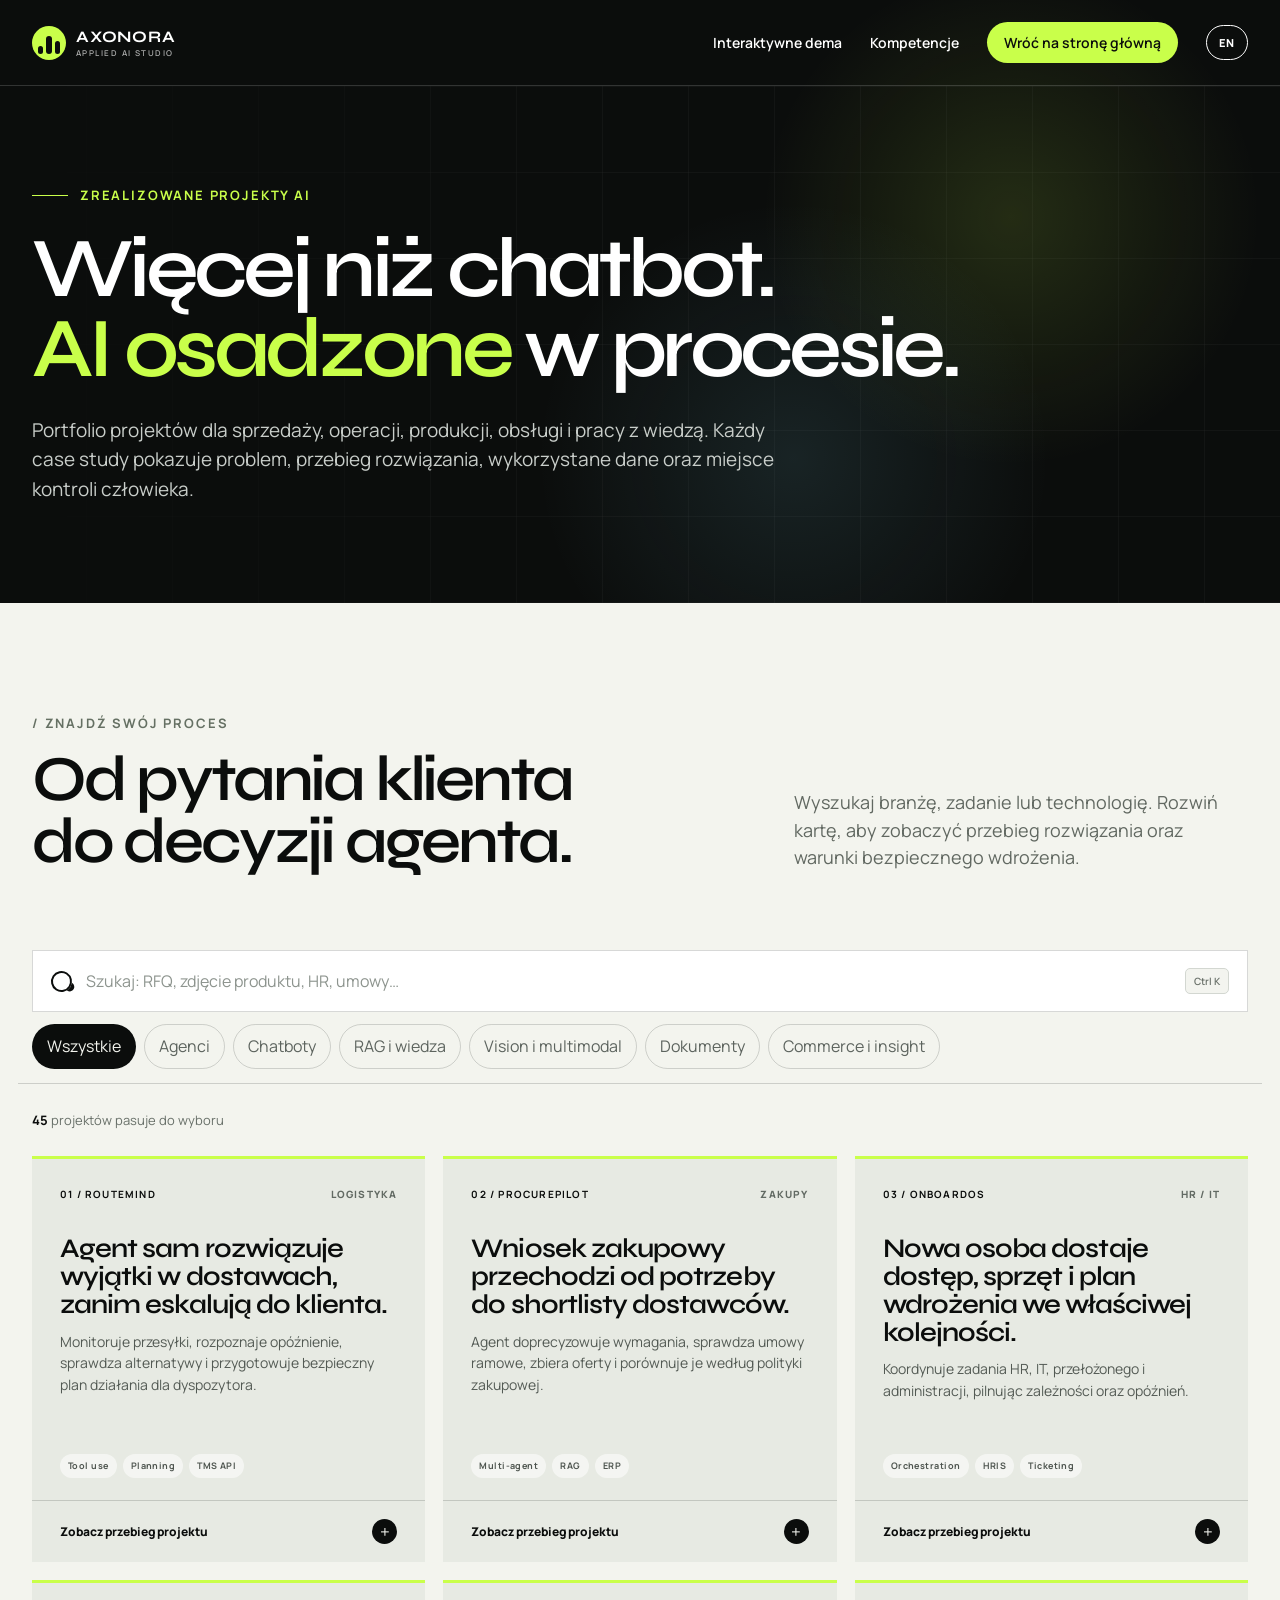
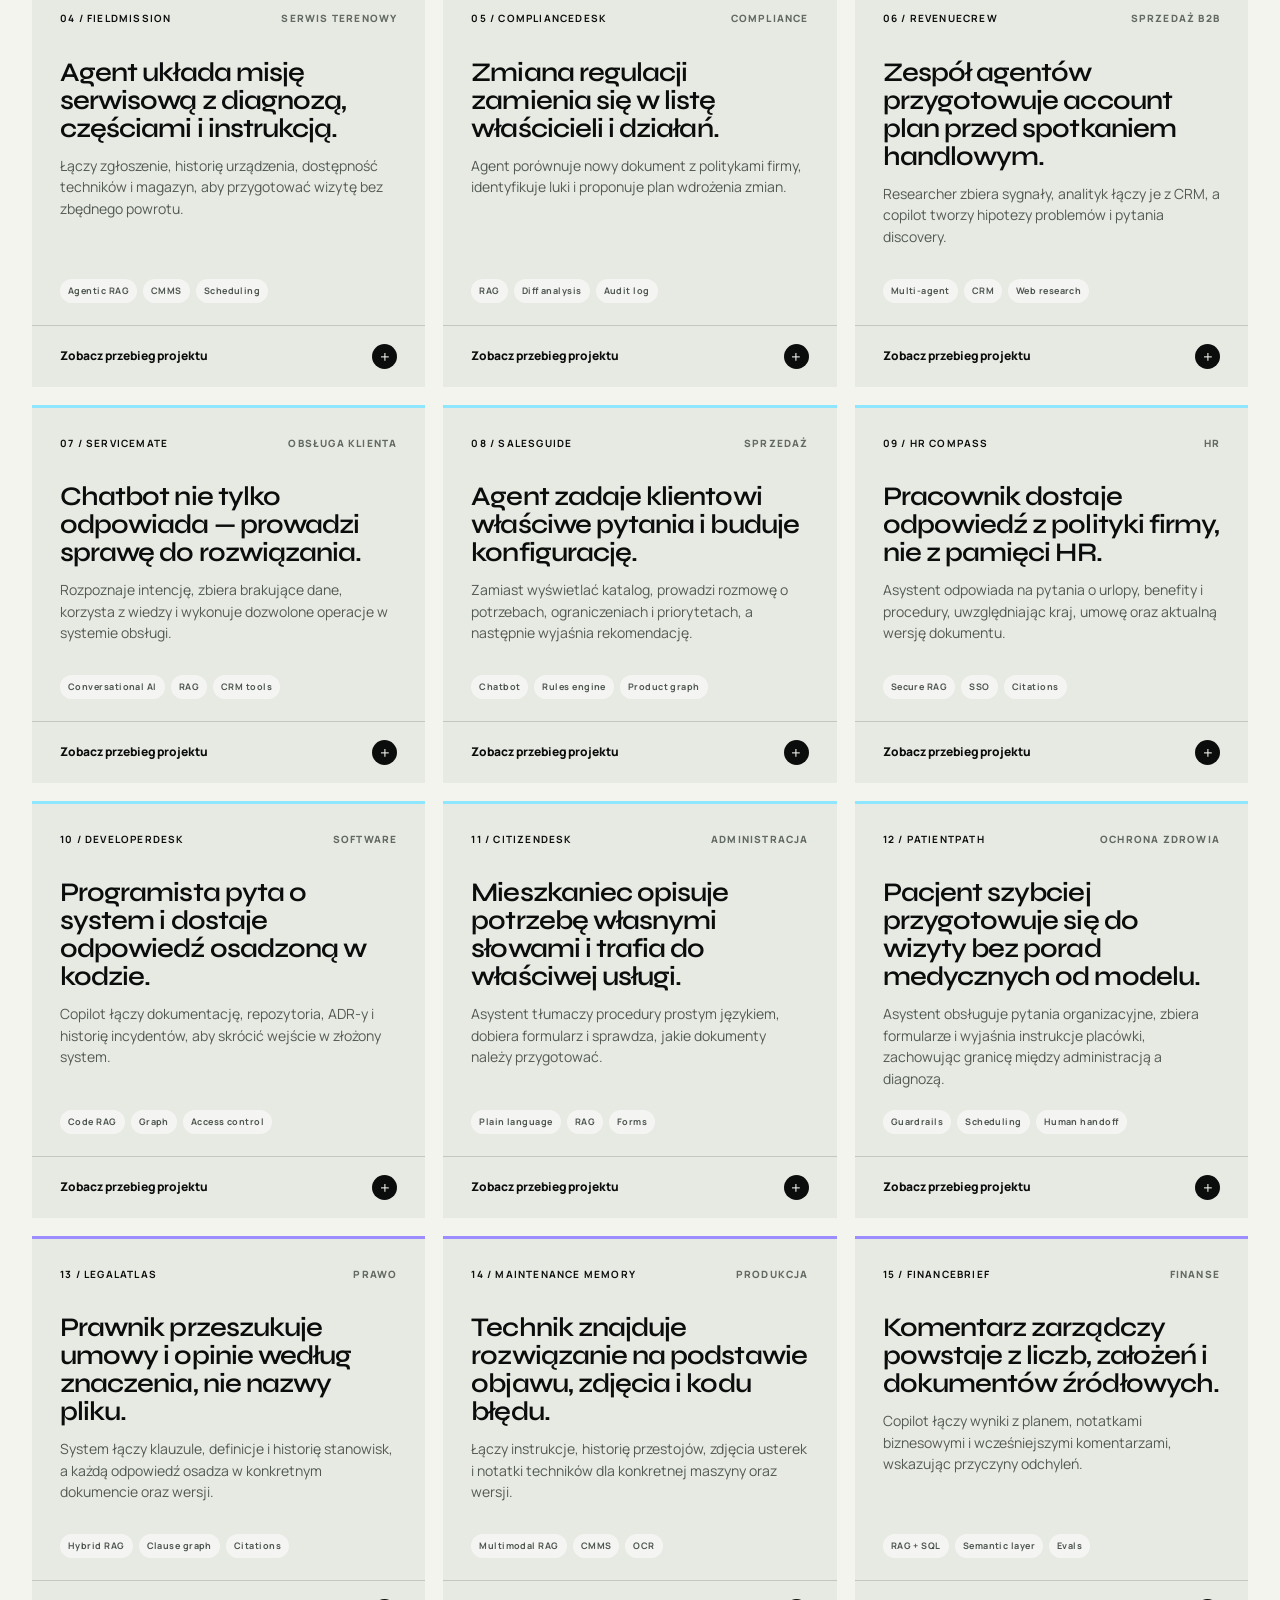
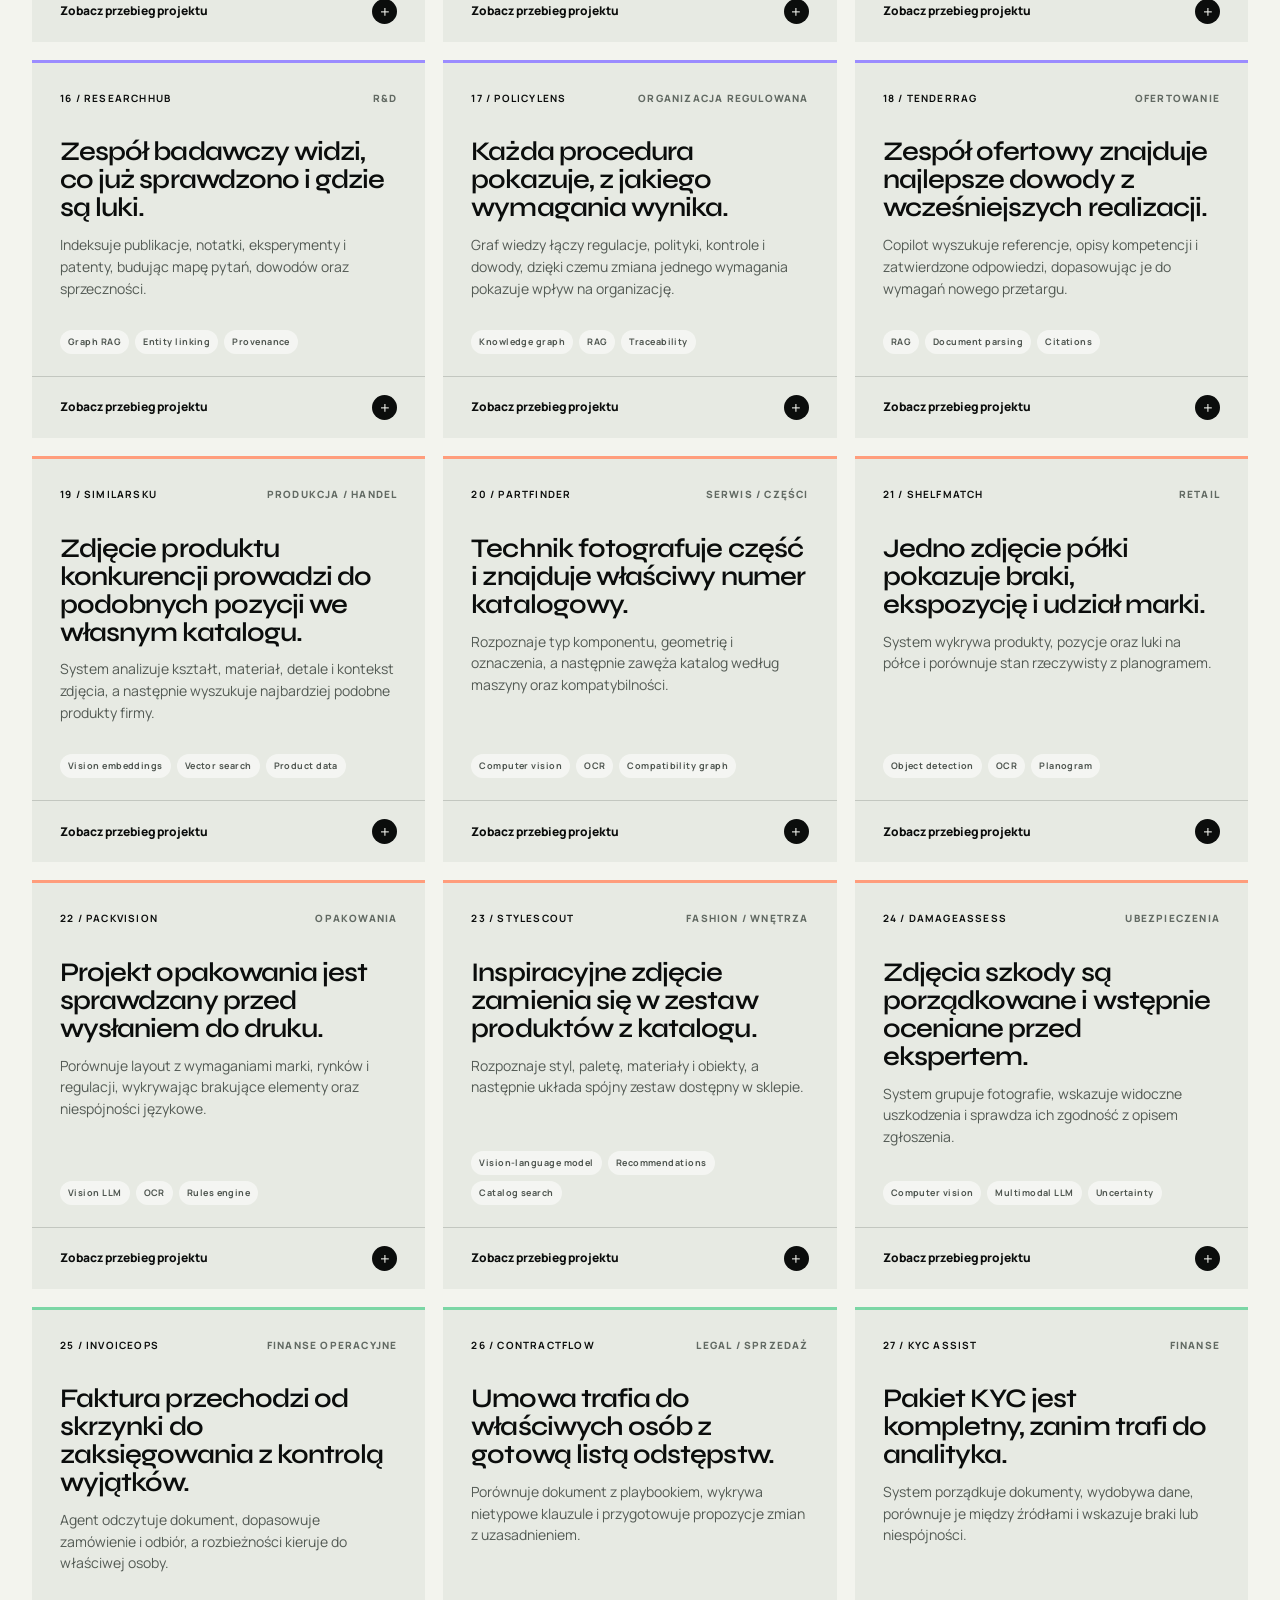
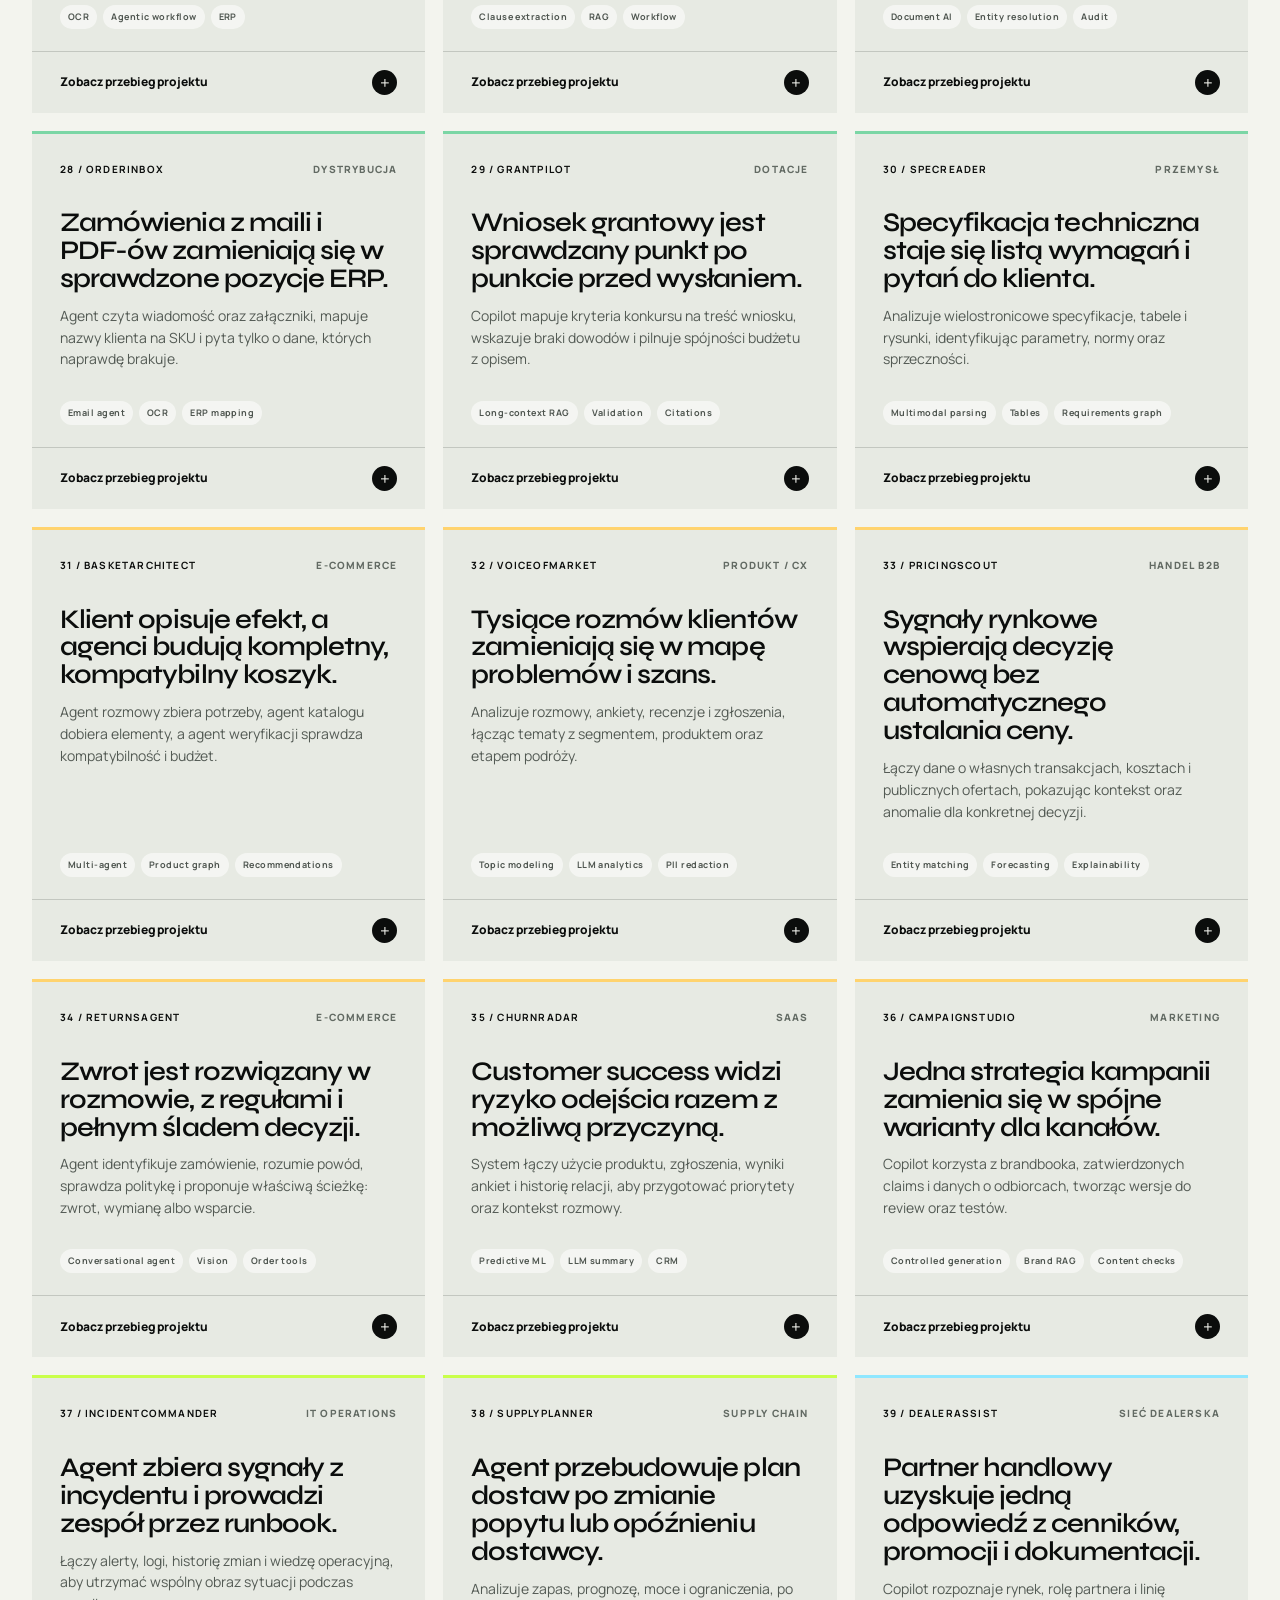
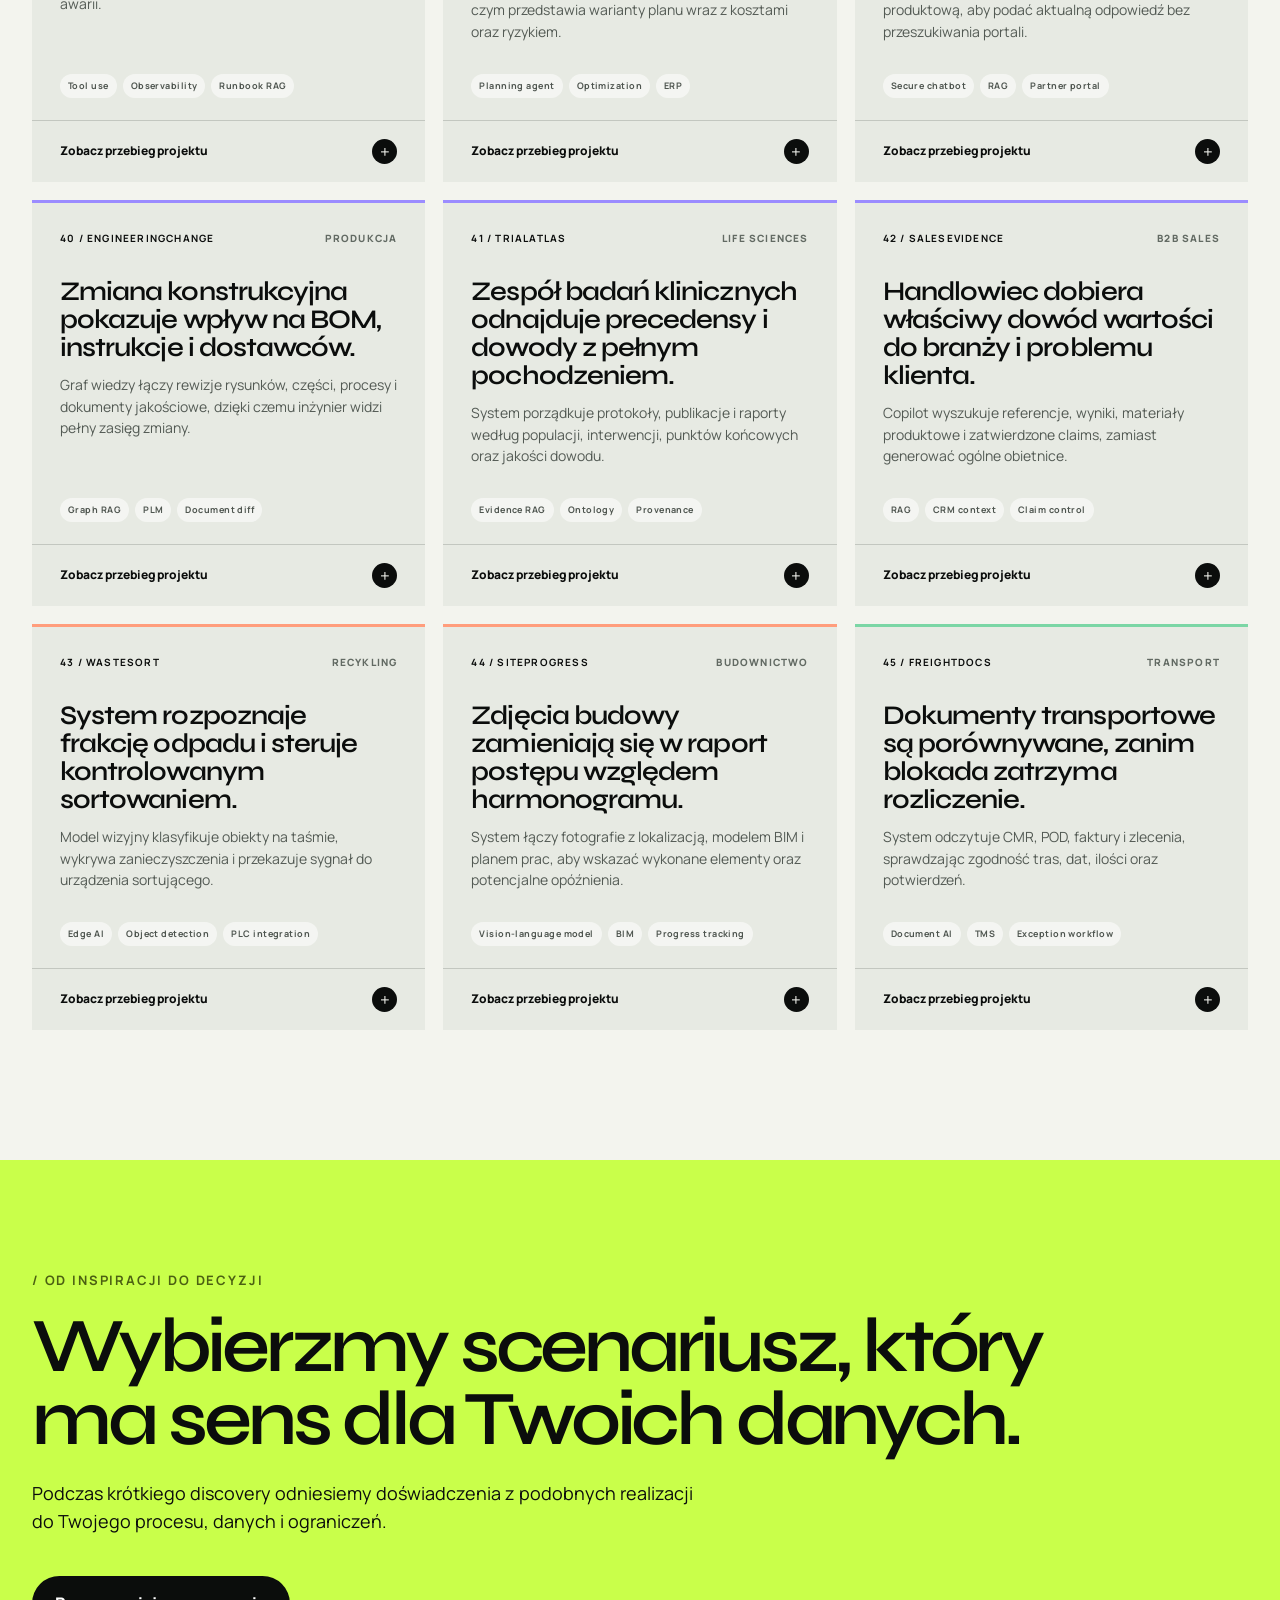
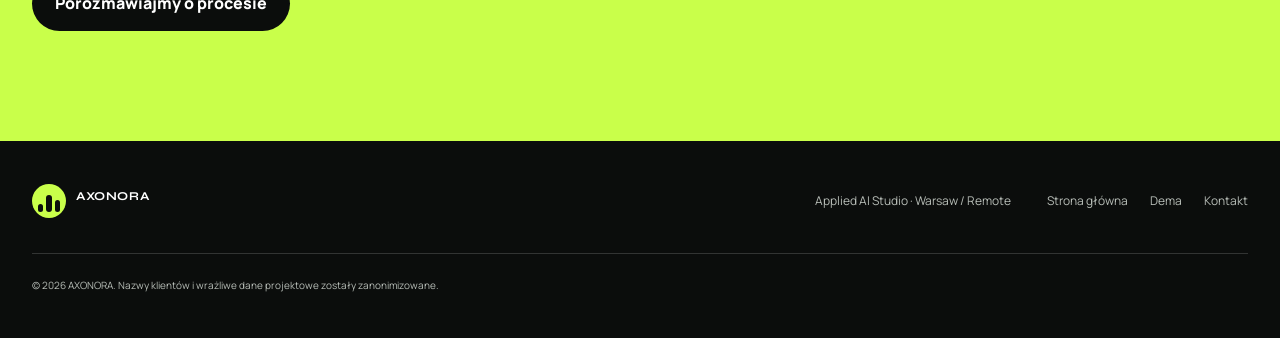
==== commit 4f18eed4: "Improve mobile navigation and language access" ====
--- a/case-studies/index.html
+++ b/case-studies/index.html
@@ -18,15 +18,15 @@
     <a class="skip-link" href="#catalog" data-i18n>Przejdź do katalogu</a>
 
     <header class="catalog-header">
-      <a class="brand" href="../index.html" aria-label="AXONORA — strona główna" data-i18n-attr="aria-label" data-i18n="AXONORA — strona główna">
+      <a class="brand" href="../" aria-label="AXONORA — strona główna" data-i18n-attr="aria-label" data-i18n="AXONORA — strona główna">
         <span class="brand-mark" aria-hidden="true"><i></i><i></i><i></i></span>
         <span>AXONORA</span>
         <small>APPLIED AI STUDIO</small>
       </a>
       <nav aria-label="Nawigacja podstrony" data-i18n-attr="aria-label" data-i18n="Nawigacja podstrony">
-        <a href="../index.html#projekty" data-i18n>Interaktywne dema</a>
-        <a href="../index.html#kompetencje" data-i18n>Kompetencje</a>
-        <a class="back-link" href="../index.html" data-i18n>Wróć na stronę główną</a>
+        <a href="../#projekty" data-i18n>Interaktywne dema</a>
+        <a href="../#kompetencje" data-i18n>Kompetencje</a>
+        <a class="back-link" href="../"><span class="back-link-full" data-i18n>Wróć na stronę główną</span><span class="back-link-short" data-i18n>Strona główna</span></a>
         <button class="language-switch" type="button" data-language-switch aria-label="Switch language to English">EN</button>
       </nav>
     </header>
@@ -86,12 +86,12 @@
     </main>
 
     <footer class="catalog-footer">
-      <a class="brand" href="../index.html" aria-label="AXONORA — strona główna" data-i18n-attr="aria-label" data-i18n="AXONORA — strona główna">
+      <a class="brand" href="../" aria-label="AXONORA — strona główna" data-i18n-attr="aria-label" data-i18n="AXONORA — strona główna">
         <span class="brand-mark" aria-hidden="true"><i></i><i></i><i></i></span>
         <span>AXONORA</span>
       </a>
       <p data-i18n>Applied AI Studio · Warsaw / Remote</p>
-      <div><a href="../index.html" data-i18n>Strona główna</a><a href="../index.html#projekty" data-i18n>Dema</a><a href="mailto:hello@axonora.ai" data-i18n>Kontakt</a></div>
+      <div><a href="../" data-i18n>Strona główna</a><a href="../#projekty" data-i18n>Dema</a><a href="mailto:hello@axonora.ai" data-i18n>Kontakt</a></div>
       <small>© <span data-year></span> AXONORA. <span data-i18n>Nazwy klientów i wrażliwe dane projektowe zostały zanonimizowane.</span></small>
     </footer>
   </body>
--- a/case-studies/catalog.css
+++ b/case-studies/catalog.css
@@ -33,7 +33,7 @@
 .catalog-header nav{display:flex;align-items:center;gap:28px;font-size:14px;font-weight:600}
 .catalog-header nav .language-switch{font-size:11px}
 .catalog-header nav a{transition:color .2s}.catalog-header nav a:hover{color:var(--acid)}
-.back-link{padding:10px 17px;color:var(--ink)!important;background:var(--acid);border-radius:999px}
+.back-link{padding:10px 17px;color:var(--ink)!important;background:var(--acid);border-radius:999px;white-space:nowrap}.back-link-short{display:none}
 .language-switch { min-width: 42px; padding: 8px 10px; color: inherit; border: 1px solid currentColor; border-radius: 999px; background: transparent; font-size: 11px; font-weight: 800; letter-spacing: .08em; cursor: pointer; }
 .language-switch:hover, .language-switch:focus-visible { color: var(--ink); border-color: var(--acid); background: var(--acid); }
 
@@ -41,7 +41,7 @@
 .catalog-hero::before{content:"";position:absolute;inset:86px 0 0;opacity:.13;background-image:linear-gradient(rgba(255,255,255,.25) 1px,transparent 1px),linear-gradient(90deg,rgba(255,255,255,.25) 1px,transparent 1px);background-size:86px 86px;mask-image:linear-gradient(90deg,transparent,#000 45%,#000)}
 .hero-copy{position:relative;z-index:2;max-width:1050px}
 .eyebrow,.section-kicker{font-size:13px;font-weight:700;letter-spacing:.14em;text-transform:uppercase}
-.eyebrow{display:flex;align-items:center;gap:12px;color:var(--acid)}.eyebrow span{width:36px;height:1px;background:currentColor}
+.eyebrow{display:flex;align-items:center;gap:12px;color:var(--acid)}.eyebrow span:first-child{flex:0 0 36px;height:1px;background:currentColor}.eyebrow span:last-child{white-space:nowrap}
 .catalog-hero h1{max-width:1050px;margin:24px 0 28px;font:600 clamp(54px,6.6vw,98px)/.94 var(--display);letter-spacing:-.055em}.catalog-hero h1 em{color:var(--acid);font-style:normal}
 .catalog-hero .hero-copy>p:last-child{max-width:760px;color:#c9ceca;font-size:19px}
 
@@ -71,5 +71,5 @@
 .catalog-footer{display:grid;grid-template-columns:1fr auto auto;gap:36px;align-items:center;padding:45px max(32px,calc((100vw - 1440px)/2));color:#b7bdb7;background:var(--ink);font-size:12px}.catalog-footer .brand{color:var(--white)}.catalog-footer>p{margin:0}.catalog-footer>div{display:flex;gap:22px}.catalog-footer>div a:hover{color:var(--acid)}.catalog-footer small{grid-column:1/-1;padding-top:24px;border-top:1px solid var(--line-light)}
 
 @media(max-width:1050px){.case-grid{grid-template-columns:repeat(2,minmax(0,1fr))}.catalog-hero{padding-bottom:70px}.catalog-intro{grid-template-columns:1fr;gap:28px}.catalog-footer{grid-template-columns:1fr auto}.catalog-footer>p{display:none}}
-@media(max-width:760px){:root{--page:calc(100vw - 40px)}.catalog-header{height:72px;padding:0 20px}.catalog-header nav a:not(.back-link){display:none}.back-link{font-size:12px}.catalog-hero{min-height:610px;padding:130px 20px 60px}.catalog-hero::before{inset:72px 0 0}.catalog-hero h1{font-size:clamp(47px,13vw,68px)}.catalog-hero .hero-copy>p:last-child{font-size:16px}.catalog-section{padding:78px 20px 90px}.catalog-intro h2{font-size:43px}.catalog-intro>p{font-size:16px}.catalog-tools{margin:0 -6px 22px;padding:8px 6px}.search-box{height:56px}.search-box kbd{display:none}.case-grid{grid-template-columns:1fr}.case-card .case-summary{min-height:auto}.catalog-cta{padding:80px 20px}.catalog-cta h2{font-size:46px}.catalog-footer{grid-template-columns:1fr;padding:40px 20px}.catalog-footer>div{flex-wrap:wrap}.catalog-footer small{grid-column:1}.brand small{display:none}.brand{grid-template-rows:34px}.catalog-header nav .language-switch{display:inline-flex}}
+@media(max-width:760px){:root{--page:calc(100vw - 40px)}.catalog-header{height:72px;padding:0 14px}.catalog-header nav{gap:8px}.catalog-header nav a:not(.back-link){display:none}.back-link{padding:9px 12px;font-size:11px}.back-link-full{display:none}.back-link-short{display:inline}.catalog-hero{min-height:610px;padding:130px 20px 60px}.catalog-hero::before{inset:72px 0 0}.catalog-hero h1{font-size:clamp(47px,13vw,68px)}.catalog-hero .hero-copy>p:last-child{font-size:16px}.catalog-section{padding:78px 20px 90px}.catalog-intro h2{font-size:43px}.catalog-intro>p{font-size:16px}.catalog-tools{margin:0 -6px 22px;padding:8px 6px}.search-box{height:56px}.search-box kbd{display:none}.case-grid{grid-template-columns:1fr}.case-card .case-summary{min-height:auto}.catalog-cta{padding:80px 20px}.catalog-cta h2{font-size:46px}.catalog-footer{grid-template-columns:1fr;padding:40px 20px}.catalog-footer>div{flex-wrap:wrap}.catalog-footer small{grid-column:1}.brand small{display:none}.brand{grid-template-rows:34px}.catalog-header nav .language-switch{display:inline-flex}}
 @media(prefers-reduced-motion:reduce){html{scroll-behavior:auto}*,*::before,*::after{transition-duration:.01ms!important}}
